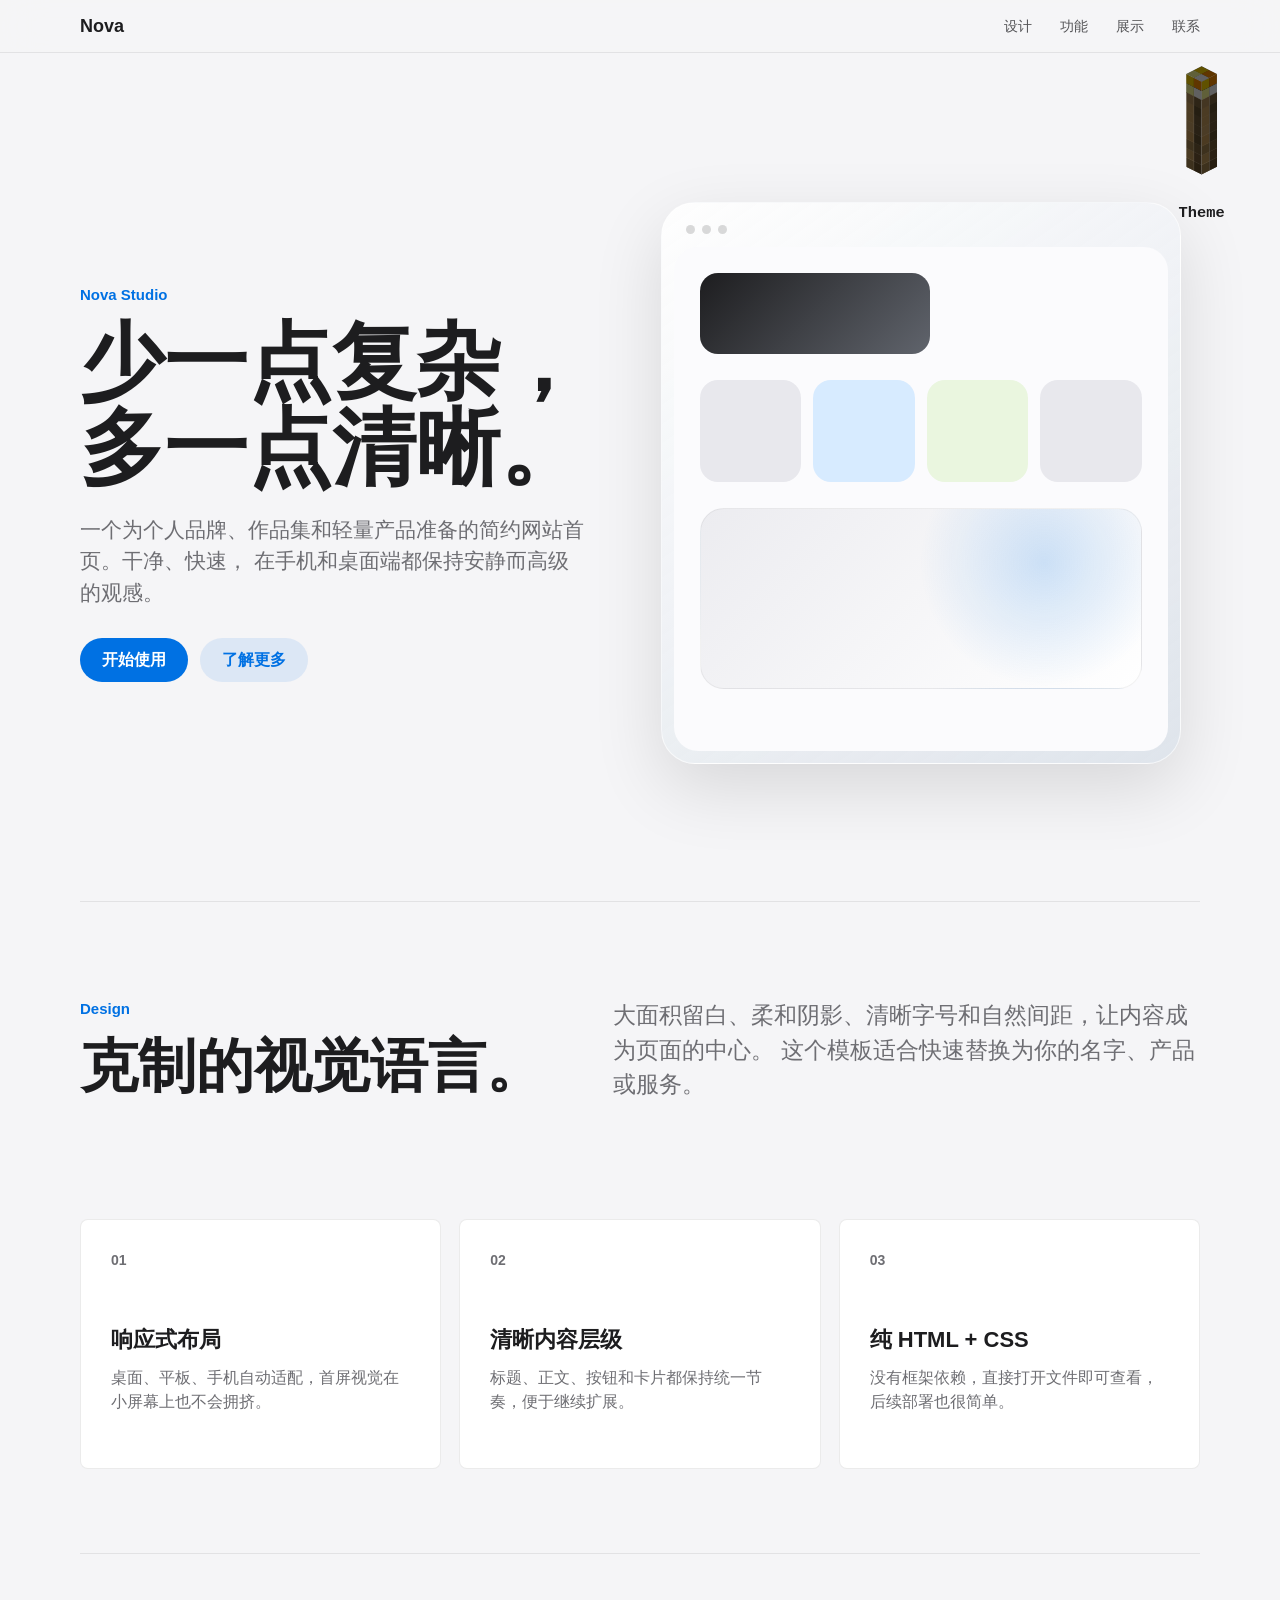
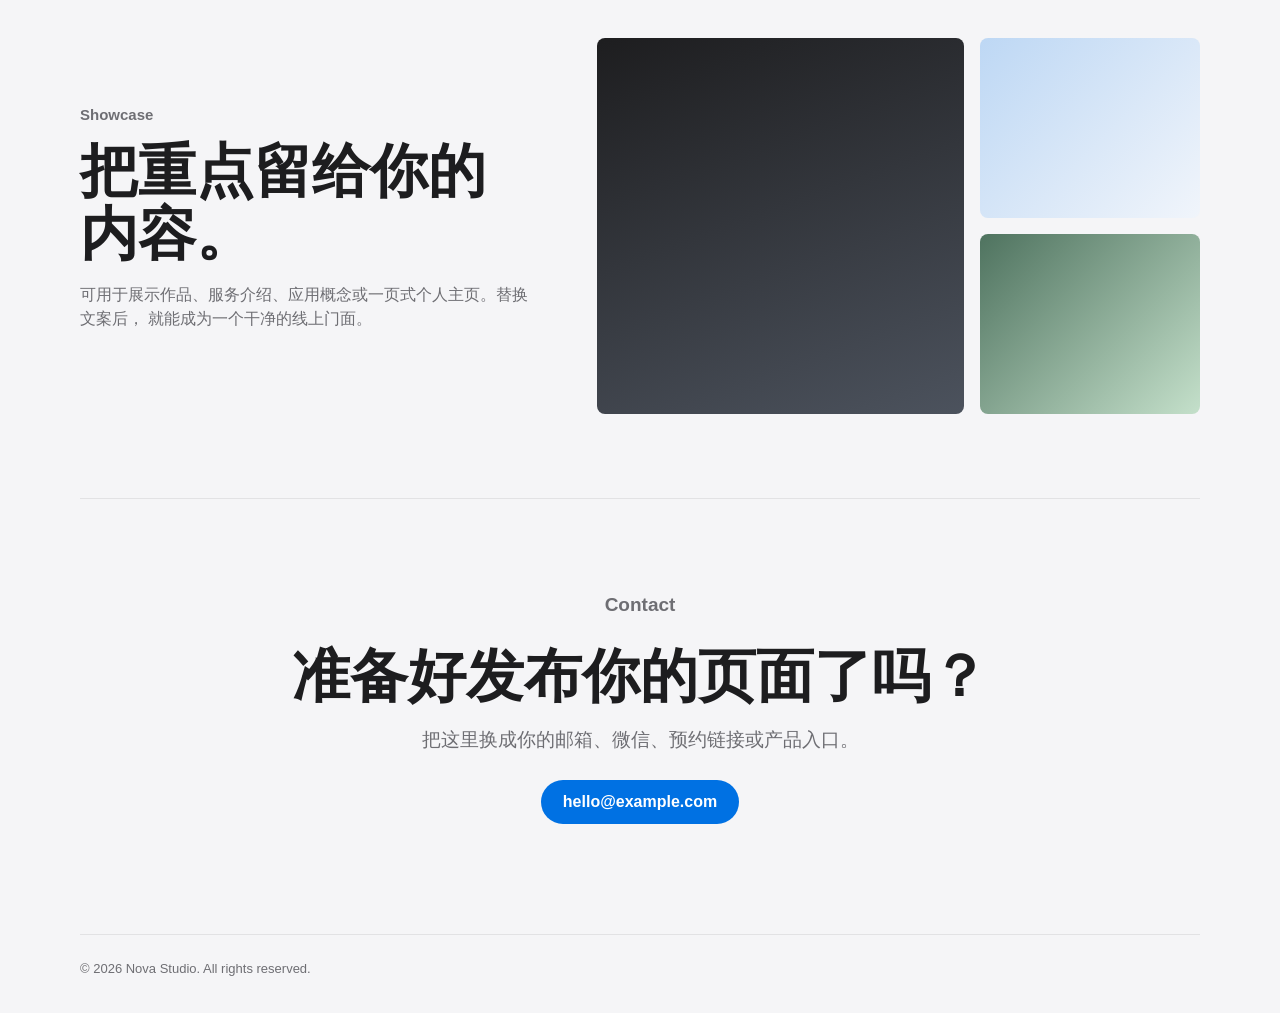
==== index.html @ 9f061136 "Update" ====
<!doctype html>
<html lang="zh-CN">
  <head>
    <meta charset="utf-8" />
    <meta name="viewport" content="width=device-width, initial-scale=1" />
    <title>Nova Studio</title>
    <meta
      name="description"
      content="一个简约、精致、响应式的产品展示网站模板。"
    />
    <link rel="stylesheet" href="styles.css" />
  </head>
  <body>
    <label class="theme-switch" aria-label="切换黑白主题">
      <div class="simple-text">Theme</div>
      <input id="theme-toggle" type="checkbox" />
      <div class="checkmark"></div>
      <div class="torch">
        <div class="head">
          <div class="face top">
            <div></div>
            <div></div>
            <div></div>
            <div></div>
          </div>
          <div class="face left">
            <div></div>
            <div></div>
            <div></div>
            <div></div>
          </div>
          <div class="face right">
            <div></div>
            <div></div>
            <div></div>
            <div></div>
          </div>
        </div>
        <div class="stick">
          <div class="side side-left">
            <div></div>
            <div></div>
            <div></div>
            <div></div>
            <div></div>
            <div></div>
            <div></div>
            <div></div>
            <div></div>
            <div></div>
            <div></div>
            <div></div>
            <div></div>
            <div></div>
            <div></div>
            <div></div>
          </div>
          <div class="side side-right">
            <div></div>
            <div></div>
            <div></div>
            <div></div>
            <div></div>
            <div></div>
            <div></div>
            <div></div>
            <div></div>
            <div></div>
            <div></div>
            <div></div>
            <div></div>
            <div></div>
            <div></div>
            <div></div>
          </div>
        </div>
      </div>
    </label>

    <header class="site-header">
      <nav class="nav" aria-label="主导航">
        <a class="brand" href="#">Nova</a>
        <div class="nav-links">
          <a href="#design">设计</a>
          <a href="#features">功能</a>
          <a href="#gallery">展示</a>
          <a href="#contact">联系</a>
        </div>
      </nav>
    </header>

    <main>
      <section class="hero">
        <div class="hero-copy">
          <p class="eyebrow">Nova Studio</p>
          <h1>少一点复杂，多一点清晰。</h1>
          <p class="lead">
            一个为个人品牌、作品集和轻量产品准备的简约网站首页。干净、快速，
            在手机和桌面端都保持安静而高级的观感。
          </p>
          <div class="hero-actions">
            <a class="button primary" href="#contact">开始使用</a>
            <a class="button secondary" href="#features">了解更多</a>
          </div>
        </div>

        <div class="device-visual" aria-label="产品视觉展示">
          <div class="device">
            <div class="device-topbar">
              <span></span>
              <span></span>
              <span></span>
            </div>
            <div class="screen">
              <div class="screen-header"></div>
              <div class="screen-grid">
                <span></span>
                <span></span>
                <span></span>
                <span></span>
              </div>
              <div class="screen-panel"></div>
            </div>
          </div>
        </div>
      </section>

      <section class="section split" id="design">
        <div>
          <p class="eyebrow">Design</p>
          <h2>克制的视觉语言。</h2>
        </div>
        <p>
          大面积留白、柔和阴影、清晰字号和自然间距，让内容成为页面的中心。
          这个模板适合快速替换为你的名字、产品或服务。
        </p>
      </section>

      <section class="feature-grid" id="features" aria-label="核心功能">
        <article>
          <span class="feature-number">01</span>
          <h3>响应式布局</h3>
          <p>桌面、平板、手机自动适配，首屏视觉在小屏幕上也不会拥挤。</p>
        </article>
        <article>
          <span class="feature-number">02</span>
          <h3>清晰内容层级</h3>
          <p>标题、正文、按钮和卡片都保持统一节奏，便于继续扩展。</p>
        </article>
        <article>
          <span class="feature-number">03</span>
          <h3>纯 HTML + CSS</h3>
          <p>没有框架依赖，直接打开文件即可查看，后续部署也很简单。</p>
        </article>
      </section>

      <section class="showcase" id="gallery">
        <div class="showcase-copy">
          <p class="eyebrow">Showcase</p>
          <h2>把重点留给你的内容。</h2>
          <p>
            可用于展示作品、服务介绍、应用概念或一页式个人主页。替换文案后，
            就能成为一个干净的线上门面。
          </p>
        </div>
        <div class="showcase-strip">
          <div class="tile wide"></div>
          <div class="tile"></div>
          <div class="tile dark"></div>
        </div>
      </section>

      <section class="contact" id="contact">
        <p class="eyebrow">Contact</p>
        <h2>准备好发布你的页面了吗？</h2>
        <p>把这里换成你的邮箱、微信、预约链接或产品入口。</p>
        <a class="button primary" href="mailto:hello@example.com">hello@example.com</a>
      </section>
    </main>

    <footer class="footer">
      <p>© 2026 Nova Studio. All rights reserved.</p>
    </footer>
  </body>
</html>
---- styles.css ----
:root {
  --bg: #f5f5f7;
  --surface: #ffffff;
  --ink: #1d1d1f;
  --muted: #6e6e73;
  --line: rgba(0, 0, 0, 0.08);
  --accent: #0071e3;
  --accent-dark: #005bb8;
  --shadow: 0 24px 70px rgba(0, 0, 0, 0.12);
}

body:has(#theme-toggle:checked) {
  --bg: #050506;
  --surface: #151517;
  --ink: #f5f5f7;
  --muted: #a1a1a6;
  --line: rgba(255, 255, 255, 0.13);
  --accent: #2997ff;
  --accent-dark: #147ce5;
  --shadow: 0 26px 80px rgba(0, 0, 0, 0.54);
}

* {
  box-sizing: border-box;
}

html {
  scroll-behavior: smooth;
}

body {
  margin: 0;
  min-width: 320px;
  background: var(--bg);
  color: var(--ink);
  font-family: -apple-system, BlinkMacSystemFont, "Segoe UI", "PingFang SC",
    "Microsoft YaHei", sans-serif;
  line-height: 1.5;
  transition: background 240ms ease, color 240ms ease;
}

a {
  color: inherit;
  text-decoration: none;
}

.site-header {
  position: sticky;
  top: 0;
  z-index: 10;
  background: rgba(245, 245, 247, 0.78);
  border-bottom: 1px solid var(--line);
  backdrop-filter: saturate(180%) blur(20px);
}

body:has(#theme-toggle:checked) .site-header {
  background: rgba(5, 5, 6, 0.78);
}

.nav {
  display: flex;
  align-items: center;
  justify-content: space-between;
  width: min(1120px, calc(100% - 40px));
  height: 52px;
  margin: 0 auto;
}

.brand {
  font-size: 18px;
  font-weight: 700;
}

.nav-links {
  display: flex;
  gap: 28px;
  color: rgba(29, 29, 31, 0.74);
  font-size: 14px;
}

body:has(#theme-toggle:checked) .nav-links {
  color: rgba(245, 245, 247, 0.72);
}

.nav-links a {
  transition: color 180ms ease;
}

.nav-links a:hover {
  color: var(--ink);
}

main {
  overflow: hidden;
}

.hero {
  display: grid;
  grid-template-columns: minmax(0, 0.95fr) minmax(320px, 1.05fr);
  align-items: center;
  gap: 56px;
  width: min(1120px, calc(100% - 40px));
  min-height: calc(100vh - 52px);
  margin: 0 auto;
  padding: 76px 0 64px;
}

.hero-copy {
  max-width: 560px;
}

.eyebrow {
  margin: 0 0 14px;
  color: var(--accent);
  font-size: 15px;
  font-weight: 700;
}

h1,
h2,
h3,
p {
  margin-top: 0;
}

h1 {
  margin-bottom: 22px;
  font-size: clamp(46px, 7vw, 84px);
  line-height: 1.02;
  letter-spacing: 0;
}

h2 {
  margin-bottom: 18px;
  font-size: clamp(34px, 5vw, 58px);
  line-height: 1.08;
  letter-spacing: 0;
}

h3 {
  margin-bottom: 10px;
  font-size: 22px;
  letter-spacing: 0;
}

.lead {
  max-width: 520px;
  color: var(--muted);
  font-size: 21px;
}

.hero-actions {
  display: flex;
  flex-wrap: wrap;
  gap: 12px;
  margin-top: 30px;
}

.button {
  display: inline-flex;
  align-items: center;
  justify-content: center;
  min-height: 44px;
  padding: 0 22px;
  border-radius: 999px;
  font-size: 16px;
  font-weight: 600;
  transition: background 180ms ease, color 180ms ease, transform 180ms ease;
}

.button:hover {
  transform: translateY(-1px);
}

.button.primary {
  background: var(--accent);
  color: #fff;
}

.button.primary:hover {
  background: var(--accent-dark);
}

.button.secondary {
  background: rgba(0, 113, 227, 0.1);
  color: var(--accent);
}

.device-visual {
  display: flex;
  align-items: center;
  justify-content: center;
  min-height: 520px;
}

.device {
  width: min(100%, 520px);
  aspect-ratio: 1 / 1.08;
  padding: 12px;
  border: 1px solid rgba(255, 255, 255, 0.68);
  border-radius: 34px;
  background:
    linear-gradient(145deg, rgba(255, 255, 255, 0.95), rgba(218, 224, 232, 0.76)),
    #eef1f5;
  box-shadow: var(--shadow);
}

body:has(#theme-toggle:checked) .device {
  border-color: rgba(255, 255, 255, 0.14);
  background:
    linear-gradient(145deg, rgba(39, 39, 42, 0.96), rgba(14, 14, 16, 0.92)),
    #141416;
}

.device-topbar {
  display: flex;
  gap: 7px;
  height: 32px;
  padding: 10px 12px;
}

.device-topbar span {
  width: 9px;
  height: 9px;
  border-radius: 50%;
  background: rgba(29, 29, 31, 0.16);
}

.screen {
  height: calc(100% - 32px);
  padding: 26px;
  border-radius: 24px;
  background: #fbfbfd;
}

body:has(#theme-toggle:checked) .screen {
  background: #101012;
}

.screen-header {
  width: 52%;
  height: 18%;
  border-radius: 18px;
  background: linear-gradient(135deg, #1d1d1f, #60646c);
}

body:has(#theme-toggle:checked) .screen-header {
  background: linear-gradient(135deg, #f5f5f7, #87878c);
}

.screen-grid {
  display: grid;
  grid-template-columns: repeat(4, 1fr);
  gap: 12px;
  margin: 26px 0;
}

.screen-grid span {
  aspect-ratio: 1;
  border-radius: 18px;
  background: #e8e8ed;
}

body:has(#theme-toggle:checked) .screen-grid span {
  background: #2a2a2e;
}

.screen-grid span:nth-child(2) {
  background: #d7ebff;
}

.screen-grid span:nth-child(3) {
  background: #eaf6df;
}

.screen-panel {
  height: 40%;
  border-radius: 24px;
  background:
    radial-gradient(circle at 78% 30%, rgba(0, 113, 227, 0.18), transparent 34%),
    linear-gradient(135deg, #ececf0, #ffffff);
  border: 1px solid rgba(0, 0, 0, 0.05);
}

body:has(#theme-toggle:checked) .screen-panel {
  background:
    radial-gradient(circle at 78% 30%, rgba(41, 151, 255, 0.22), transparent 34%),
    linear-gradient(135deg, #1f1f23, #111113);
  border-color: rgba(255, 255, 255, 0.08);
}

.section,
.feature-grid,
.showcase,
.contact {
  width: min(1120px, calc(100% - 40px));
  margin: 0 auto;
}

.section {
  padding: 96px 0 72px;
}

.split {
  display: grid;
  grid-template-columns: 0.8fr 1fr;
  gap: 64px;
  align-items: start;
  border-top: 1px solid var(--line);
}

.split p:last-child {
  color: var(--muted);
  font-size: 23px;
}

.feature-grid {
  display: grid;
  grid-template-columns: repeat(3, 1fr);
  gap: 18px;
  padding: 22px 0 84px;
}

.feature-grid article {
  min-height: 250px;
  padding: 30px;
  border: 1px solid var(--line);
  border-radius: 8px;
  background: var(--surface);
}

.feature-number {
  display: block;
  margin-bottom: 52px;
  color: var(--muted);
  font-size: 14px;
  font-weight: 700;
}

.feature-grid p,
.showcase p,
.contact p {
  color: var(--muted);
}

.showcase {
  display: grid;
  grid-template-columns: 0.88fr 1.12fr;
  gap: 44px;
  align-items: center;
  padding: 84px 0;
  border-top: 1px solid var(--line);
}

.showcase-copy {
  max-width: 450px;
}

.showcase-strip {
  display: grid;
  grid-template-columns: 1.25fr 0.75fr;
  grid-template-rows: 180px 180px;
  gap: 16px;
}

.tile {
  border-radius: 8px;
  background:
    linear-gradient(135deg, rgba(0, 113, 227, 0.18), rgba(255, 255, 255, 0.4)),
    #e7eef8;
}

body:has(#theme-toggle:checked) .tile {
  background:
    linear-gradient(135deg, rgba(41, 151, 255, 0.2), rgba(255, 255, 255, 0.04)),
    #1c2430;
}

.tile.wide {
  grid-row: span 2;
  background:
    linear-gradient(160deg, rgba(29, 29, 31, 0.92), rgba(92, 101, 116, 0.72)),
    #222;
}

body:has(#theme-toggle:checked) .tile.wide {
  background:
    linear-gradient(160deg, rgba(245, 245, 247, 0.92), rgba(115, 124, 140, 0.72)),
    #e5e5e7;
}

.tile.dark {
  background:
    linear-gradient(135deg, rgba(38, 80, 58, 0.78), rgba(185, 218, 192, 0.7)),
    #dfeee3;
}

body:has(#theme-toggle:checked) .tile.dark {
  background:
    linear-gradient(135deg, rgba(61, 120, 87, 0.58), rgba(20, 38, 28, 0.9)),
    #172119;
}

.contact {
  padding: 92px 0 110px;
  text-align: center;
  border-top: 1px solid var(--line);
}

.contact p {
  margin-bottom: 26px;
  font-size: 19px;
}

.footer {
  width: min(1120px, calc(100% - 40px));
  margin: 0 auto;
  padding: 24px 0 34px;
  border-top: 1px solid var(--line);
  color: var(--muted);
  font-size: 13px;
}

.footer p {
  margin: 0;
}

.theme-switch input {
  position: absolute;
  opacity: 0;
  cursor: pointer;
  height: 0;
  width: 0;
}

.theme-switch {
  position: fixed;
  top: 74px;
  right: clamp(18px, 4vw, 46px);
  z-index: 20;
  display: flex;
  flex-direction: column;
  align-items: center;
  width: 90px;
  height: 170px;
  cursor: pointer;
  user-select: none;
  transform: scale(0.72);
  transform-origin: top right;
}

.simple-text {
  position: absolute;
  bottom: -40px;
  width: 120px;
  color: var(--ink);
  font-family: monospace;
  font-size: 16pt;
  font-weight: 800;
  text-align: center;
}

.torch {
  display: flex;
  justify-content: center;
  height: 150px;
}

.head,
.stick {
  position: absolute;
  width: 30px;
  transform: rotateX(-30deg) rotateY(45deg);
  transform-style: preserve-3d;
}

.stick {
  position: relative;
  height: 120px;
}

.face {
  position: absolute;
  display: grid;
  grid-template-columns: 50% 50%;
  grid-template-rows: 50% 50%;
  width: 30px;
  height: 30px;
  background-color: #000000;
  transform-style: preserve-3d;
}

.top {
  transform: rotateX(90deg) translateZ(15px);
}

.left {
  transform: rotateY(-90deg) translateZ(15px);
}

.right {
  transform: rotateY(0deg) translateZ(15px);
}

.top div,
.left div,
.right div {
  width: 102%;
  height: 102%;
}

.top div:nth-child(1),
.left div:nth-child(3),
.right div:nth-child(3) {
  background-color: #ffff9760;
}

.top div:nth-child(2),
.left div:nth-child(1),
.right div:nth-child(1) {
  background-color: #ffd80060;
}

.top div:nth-child(3),
.left div:nth-child(4),
.right div:nth-child(4) {
  background-color: #ffffff60;
}

.top div:nth-child(4),
.left div:nth-child(2),
.right div:nth-child(2) {
  background-color: #ff8f0060;
}

.side {
  position: absolute;
  display: grid;
  grid-template-columns: 50% 50%;
  grid-template-rows: repeat(8, 12.5%);
  width: 30px;
  height: 120px;
  cursor: pointer;
  translate: 0 12px;
}

.side-left {
  transform: rotateY(-90deg) translateZ(15px) translateY(8px);
}

.side-right {
  transform: rotateY(0deg) translateZ(15px) translateY(8px);
}

.side-left div,
.side-right div {
  width: 103%;
  height: 103%;
}

.side div:nth-child(1) {
  background-color: #443622;
}

.side div:nth-child(2),
.side div:nth-child(2) {
  background-color: #2e2517;
}

.side div:nth-child(3),
.side div:nth-child(5) {
  background-color: #4b3b23;
}

.side div:nth-child(4),
.side div:nth-child(10) {
  background-color: #251e12;
}

.side div:nth-child(6) {
  background-color: #292115;
}

.side div:nth-child(7) {
  background-color: #4b3c26;
}

.side div:nth-child(8) {
  background-color: #292115;
}

.side div:nth-child(9) {
  background-color: #4b3a21;
}

.side div:nth-child(11),
.side div:nth-child(15) {
  background-color: #3d311d;
}

.side div:nth-child(12) {
  background-color: #2c2315;
}

.side div:nth-child(13) {
  background-color: #493a22;
}

.side div:nth-child(14) {
  background-color: #2b2114;
}

.side div:nth-child(16) {
  background-color: #271e10;
}

.theme-switch input:checked ~ .torch .face {
  filter: drop-shadow(0 0 2px rgb(255, 255, 255))
    drop-shadow(0 0 10px rgba(255, 237, 156, 0.7))
    drop-shadow(0 0 25px rgba(255, 227, 101, 0.4));
}

.theme-switch input:checked ~ .torch .top div:nth-child(1),
.theme-switch input:checked ~ .torch .left div:nth-child(3),
.theme-switch input:checked ~ .torch .right div:nth-child(3) {
  background-color: #ffff97;
}

.theme-switch input:checked ~ .torch .top div:nth-child(2),
.theme-switch input:checked ~ .torch .left div:nth-child(1),
.theme-switch input:checked ~ .torch .right div:nth-child(1) {
  background-color: #ffd800;
}

.theme-switch input:checked ~ .torch .top div:nth-child(3),
.theme-switch input:checked ~ .torch .left div:nth-child(4),
.theme-switch input:checked ~ .torch .right div:nth-child(4) {
  background-color: #ffffff;
}

.theme-switch input:checked ~ .torch .top div:nth-child(4),
.theme-switch input:checked ~ .torch .left div:nth-child(2),
.theme-switch input:checked ~ .torch .right div:nth-child(2) {
  background-color: #ff8f00;
}

.theme-switch input:checked ~ .torch .side div:nth-child(1) {
  background-color: #7c623e;
}

.theme-switch input:checked ~ .torch .side div:nth-child(2),
.theme-switch input:checked ~ .torch .side div:nth-child(2) {
  background-color: #4c3d26;
}

.theme-switch input:checked ~ .torch .side div:nth-child(3),
.theme-switch input:checked ~ .torch .side div:nth-child(5) {
  background-color: #937344;
}

.theme-switch input:checked ~ .torch .side div:nth-child(4),
.theme-switch input:checked ~ .torch .side div:nth-child(10) {
  background-color: #3c2f1c;
}

.theme-switch input:checked ~ .torch .side div:nth-child(6) {
  background-color: #423522;
}

.theme-switch input:checked ~ .torch .side div:nth-child(7) {
  background-color: #9f7f50;
}

.theme-switch input:checked ~ .torch .side div:nth-child(8) {
  background-color: #403320;
}

.theme-switch input:checked ~ .torch .side div:nth-child(9) {
  background-color: #977748;
}

.theme-switch input:checked ~ .torch .side div:nth-child(11),
.theme-switch input:checked ~ .torch .side div:nth-child(15) {
  background-color: #675231;
}

.theme-switch input:checked ~ .torch .side div:nth-child(12) {
  background-color: #3d301d;
}

.theme-switch input:checked ~ .torch .side div:nth-child(13) {
  background-color: #987849;
}

.theme-switch input:checked ~ .torch .side div:nth-child(14) {
  background-color: #3b2e1b;
}

.theme-switch input:checked ~ .torch .side div:nth-child(16) {
  background-color: #372a17;
}

@media (max-width: 860px) {
  .nav {
    width: min(100% - 28px, 1120px);
  }

  .nav-links {
    gap: 16px;
    font-size: 13px;
  }

  .hero,
  .split,
  .feature-grid,
  .showcase {
    grid-template-columns: 1fr;
  }

  .hero {
    width: min(100% - 28px, 1120px);
    min-height: auto;
    padding-top: 54px;
  }

  .device-visual {
    min-height: auto;
  }

  .section,
  .feature-grid,
  .showcase,
  .contact,
  .footer {
    width: min(100% - 28px, 1120px);
  }

  .split {
    gap: 20px;
  }

  .feature-grid article {
    min-height: 210px;
  }

  .showcase-strip {
    grid-template-rows: 150px 150px;
  }

  .theme-switch {
    top: 64px;
    right: 12px;
    transform: scale(0.58);
  }
}

@media (max-width: 560px) {
  .nav-links {
    display: none;
  }

  .lead {
    font-size: 18px;
  }

  .hero-actions {
    align-items: stretch;
    flex-direction: column;
  }

  .button {
    width: 100%;
  }

  .device {
    border-radius: 26px;
  }

  .screen {
    padding: 18px;
    border-radius: 18px;
  }

  .screen-grid {
    gap: 8px;
  }

  .screen-grid span {
    border-radius: 12px;
  }

  .showcase-strip {
    grid-template-columns: 1fr;
    grid-template-rows: repeat(3, 150px);
  }

  .tile.wide {
    grid-row: auto;
  }
}
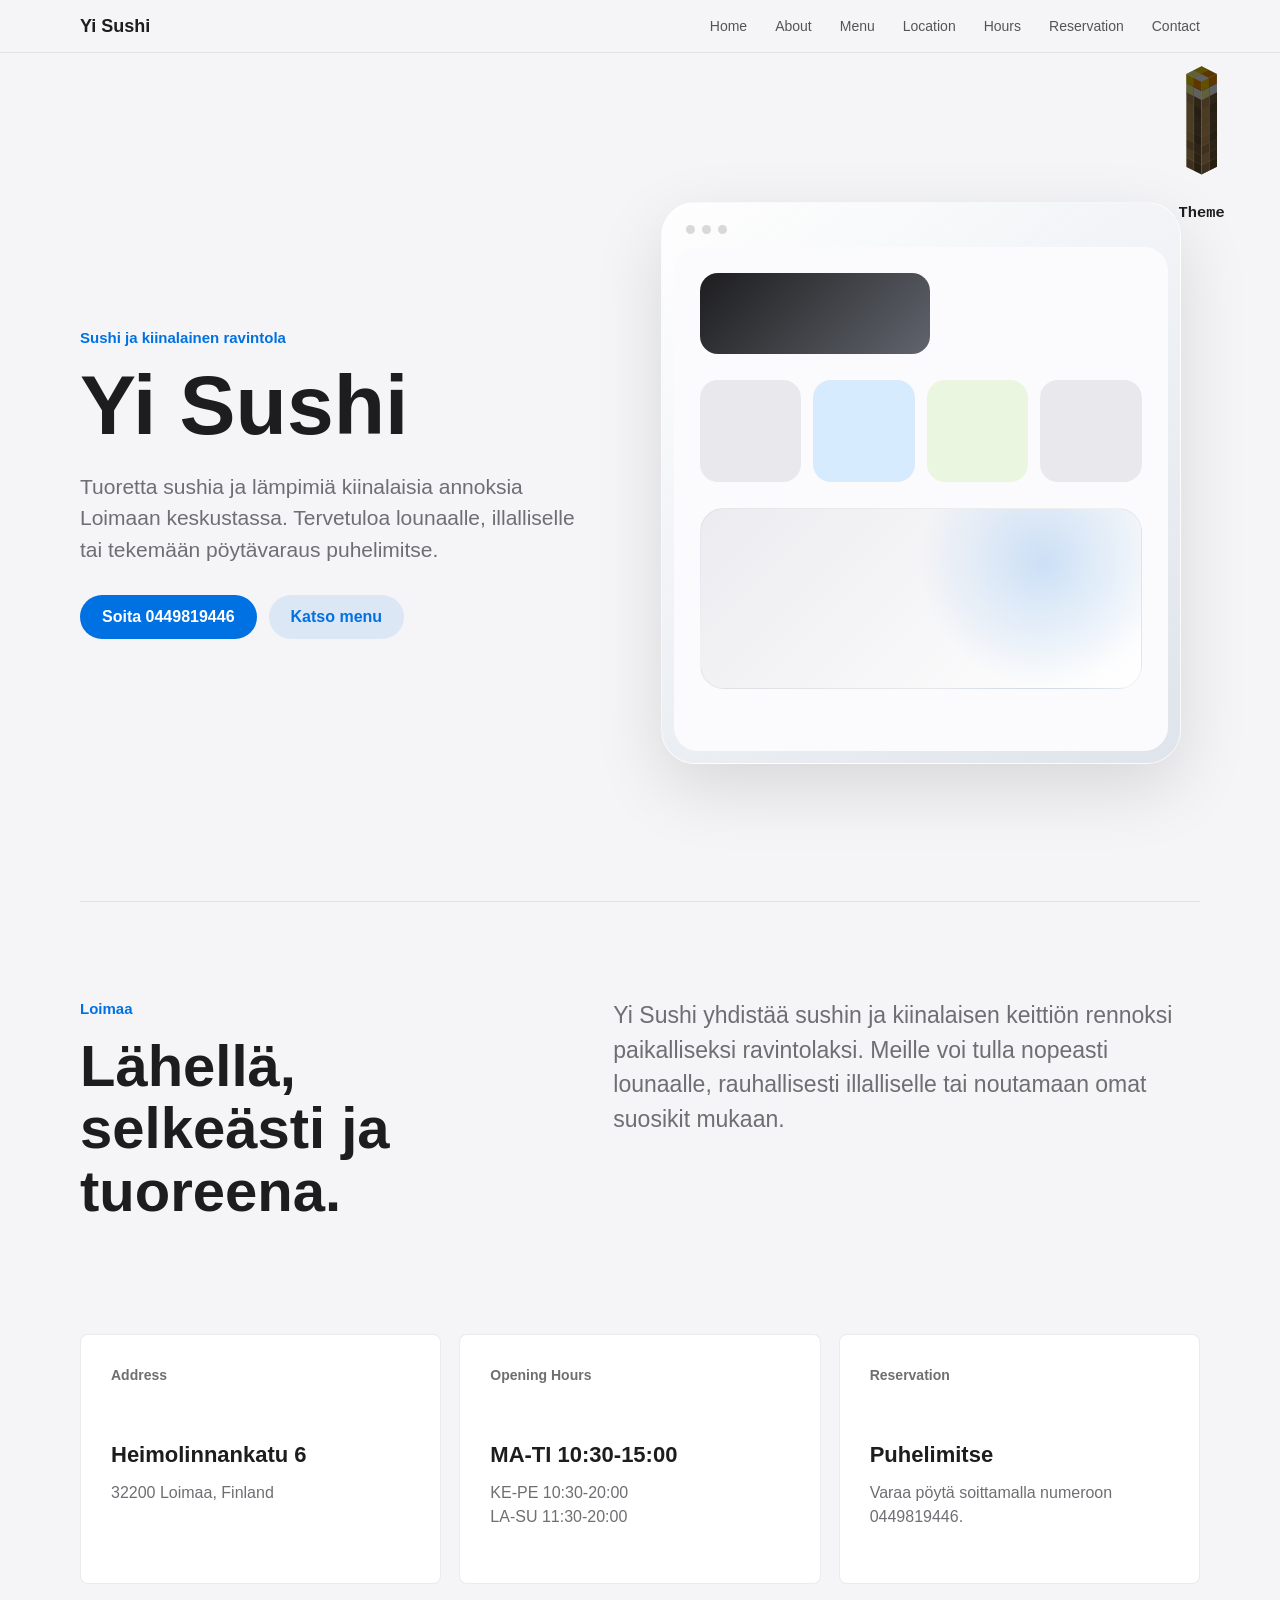
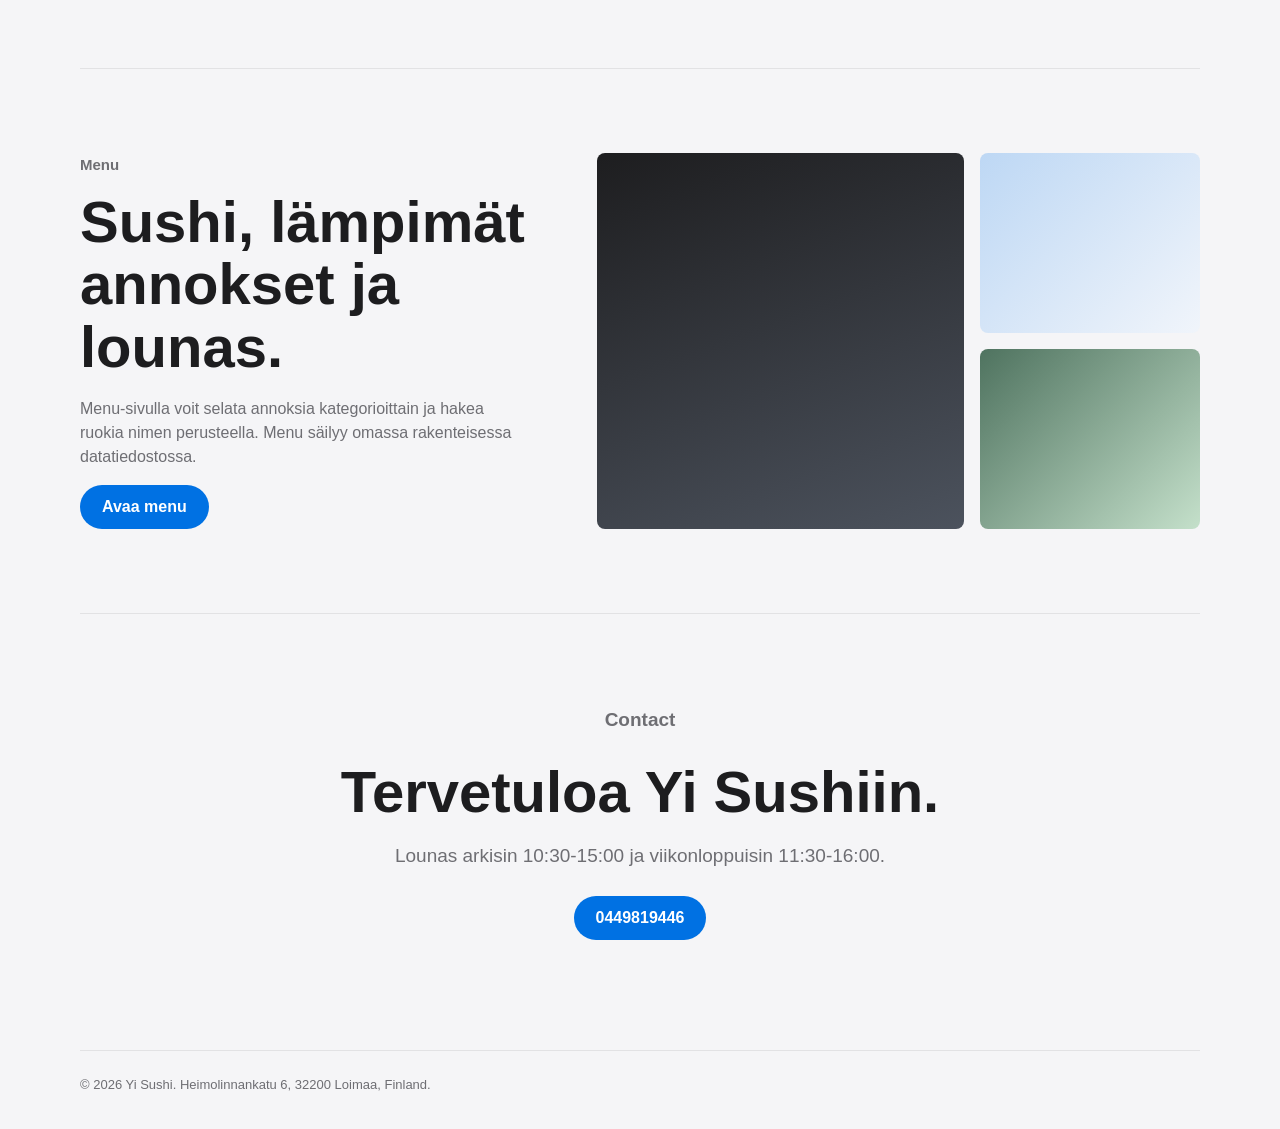
==== commit 709ef422: "update" ====
--- a/index.html
+++ b/index.html
@@ -1,17 +1,23 @@
 <!doctype html>
-<html lang="zh-CN">
+<html lang="fi">
   <head>
     <meta charset="utf-8" />
     <meta name="viewport" content="width=device-width, initial-scale=1" />
-    <title>Nova Studio</title>
+    <title>Yi Sushi - Sushi ja kiinalainen ravintola Loimaalla</title>
     <meta
       name="description"
-      content="一个简约、精致、响应式的产品展示网站模板。"
+      content="Yi Sushi tarjoaa sushia ja kiinalaista ruokaa osoitteessa Heimolinnankatu 6, 32200 Loimaa."
     />
+    <meta property="og:title" content="Yi Sushi" />
+    <meta
+      property="og:description"
+      content="Sushi ja kiinalainen ravintola Loimaalla. Katso menu ja soita pöytävaraus."
+    />
+    <meta property="og:type" content="website" />
     <link rel="stylesheet" href="styles.css" />
   </head>
   <body>
-    <label class="theme-switch" aria-label="切换黑白主题">
+    <label class="theme-switch" aria-label="Vaihda tumma ja vaalea teema">
       <div class="simple-text">Theme</div>
       <input id="theme-toggle" type="checkbox" />
       <div class="checkmark"></div>
@@ -78,13 +84,16 @@
     </label>
 
     <header class="site-header">
-      <nav class="nav" aria-label="主导航">
-        <a class="brand" href="#">Nova</a>
+      <nav class="nav" aria-label="Main navigation">
+        <a class="brand" href="./index.html">Yi Sushi</a>
         <div class="nav-links">
-          <a href="#design">设计</a>
-          <a href="#features">功能</a>
-          <a href="#gallery">展示</a>
-          <a href="#contact">联系</a>
+          <a href="./index.html">Home</a>
+          <a href="./about.html">About</a>
+          <a href="./menu.html">Menu</a>
+          <a href="./location.html">Location</a>
+          <a href="./hours.html">Hours</a>
+          <a href="./reservation.html">Reservation</a>
+          <a href="./contact.html">Contact</a>
         </div>
       </nav>
     </header>
@@ -92,19 +101,19 @@
     <main>
       <section class="hero">
         <div class="hero-copy">
-          <p class="eyebrow">Nova Studio</p>
-          <h1>少一点复杂，多一点清晰。</h1>
+          <p class="eyebrow">Sushi ja kiinalainen ravintola</p>
+          <h1>Yi Sushi</h1>
           <p class="lead">
-            一个为个人品牌、作品集和轻量产品准备的简约网站首页。干净、快速，
-            在手机和桌面端都保持安静而高级的观感。
+            Tuoretta sushia ja lämpimiä kiinalaisia annoksia Loimaan keskustassa.
+            Tervetuloa lounaalle, illalliselle tai tekemään pöytävaraus puhelimitse.
           </p>
           <div class="hero-actions">
-            <a class="button primary" href="#contact">开始使用</a>
-            <a class="button secondary" href="#features">了解更多</a>
+            <a class="button primary" href="tel:0449819446">Soita 0449819446</a>
+            <a class="button secondary" href="./menu.html">Katso menu</a>
           </div>
         </div>
 
-        <div class="device-visual" aria-label="产品视觉展示">
+        <div class="device-visual" aria-label="Ravintolan menu">
           <div class="device">
             <div class="device-topbar">
               <span></span>
@@ -125,43 +134,45 @@
         </div>
       </section>
 
-      <section class="section split" id="design">
+      <section class="section split" id="restaurant">
         <div>
-          <p class="eyebrow">Design</p>
-          <h2>克制的视觉语言。</h2>
+          <p class="eyebrow">Loimaa</p>
+          <h2>Lähellä, selkeästi ja tuoreena.</h2>
         </div>
         <p>
-          大面积留白、柔和阴影、清晰字号和自然间距，让内容成为页面的中心。
-          这个模板适合快速替换为你的名字、产品或服务。
+          Yi Sushi yhdistää sushin ja kiinalaisen keittiön rennoksi paikalliseksi
+          ravintolaksi. Meille voi tulla nopeasti lounaalle, rauhallisesti
+          illalliselle tai noutamaan omat suosikit mukaan.
         </p>
       </section>
 
-      <section class="feature-grid" id="features" aria-label="核心功能">
+      <section class="feature-grid" aria-label="Ravintolan tiedot">
         <article>
-          <span class="feature-number">01</span>
-          <h3>响应式布局</h3>
-          <p>桌面、平板、手机自动适配，首屏视觉在小屏幕上也不会拥挤。</p>
+          <span class="feature-number">Address</span>
+          <h3>Heimolinnankatu 6</h3>
+          <p>32200 Loimaa, Finland</p>
         </article>
         <article>
-          <span class="feature-number">02</span>
-          <h3>清晰内容层级</h3>
-          <p>标题、正文、按钮和卡片都保持统一节奏，便于继续扩展。</p>
+          <span class="feature-number">Opening Hours</span>
+          <h3>MA-TI 10:30-15:00</h3>
+          <p>KE-PE 10:30-20:00<br />LA-SU 11:30-20:00</p>
         </article>
         <article>
-          <span class="feature-number">03</span>
-          <h3>纯 HTML + CSS</h3>
-          <p>没有框架依赖，直接打开文件即可查看，后续部署也很简单。</p>
+          <span class="feature-number">Reservation</span>
+          <h3>Puhelimitse</h3>
+          <p>Varaa pöytä soittamalla numeroon 0449819446.</p>
         </article>
       </section>
 
-      <section class="showcase" id="gallery">
+      <section class="showcase" id="menu-preview">
         <div class="showcase-copy">
-          <p class="eyebrow">Showcase</p>
-          <h2>把重点留给你的内容。</h2>
+          <p class="eyebrow">Menu</p>
+          <h2>Sushi, lämpimät annokset ja lounas.</h2>
           <p>
-            可用于展示作品、服务介绍、应用概念或一页式个人主页。替换文案后，
-            就能成为一个干净的线上门面。
+            Menu-sivulla voit selata annoksia kategorioittain ja hakea ruokia
+            nimen perusteella. Menu säilyy omassa rakenteisessa datatiedostossa.
           </p>
+          <a class="button primary" href="./menu.html">Avaa menu</a>
         </div>
         <div class="showcase-strip">
           <div class="tile wide"></div>
@@ -172,14 +183,16 @@
 
       <section class="contact" id="contact">
         <p class="eyebrow">Contact</p>
-        <h2>准备好发布你的页面了吗？</h2>
-        <p>把这里换成你的邮箱、微信、预约链接或产品入口。</p>
-        <a class="button primary" href="mailto:hello@example.com">hello@example.com</a>
+        <h2>Tervetuloa Yi Sushiin.</h2>
+        <p>
+          Lounas arkisin 10:30-15:00 ja viikonloppuisin 11:30-16:00.
+        </p>
+        <a class="button primary" href="tel:0449819446">0449819446</a>
       </section>
     </main>
 
     <footer class="footer">
-      <p>© 2026 Nova Studio. All rights reserved.</p>
+      <p>© 2026 Yi Sushi. Heimolinnankatu 6, 32200 Loimaa, Finland.</p>
     </footer>
   </body>
 </html>
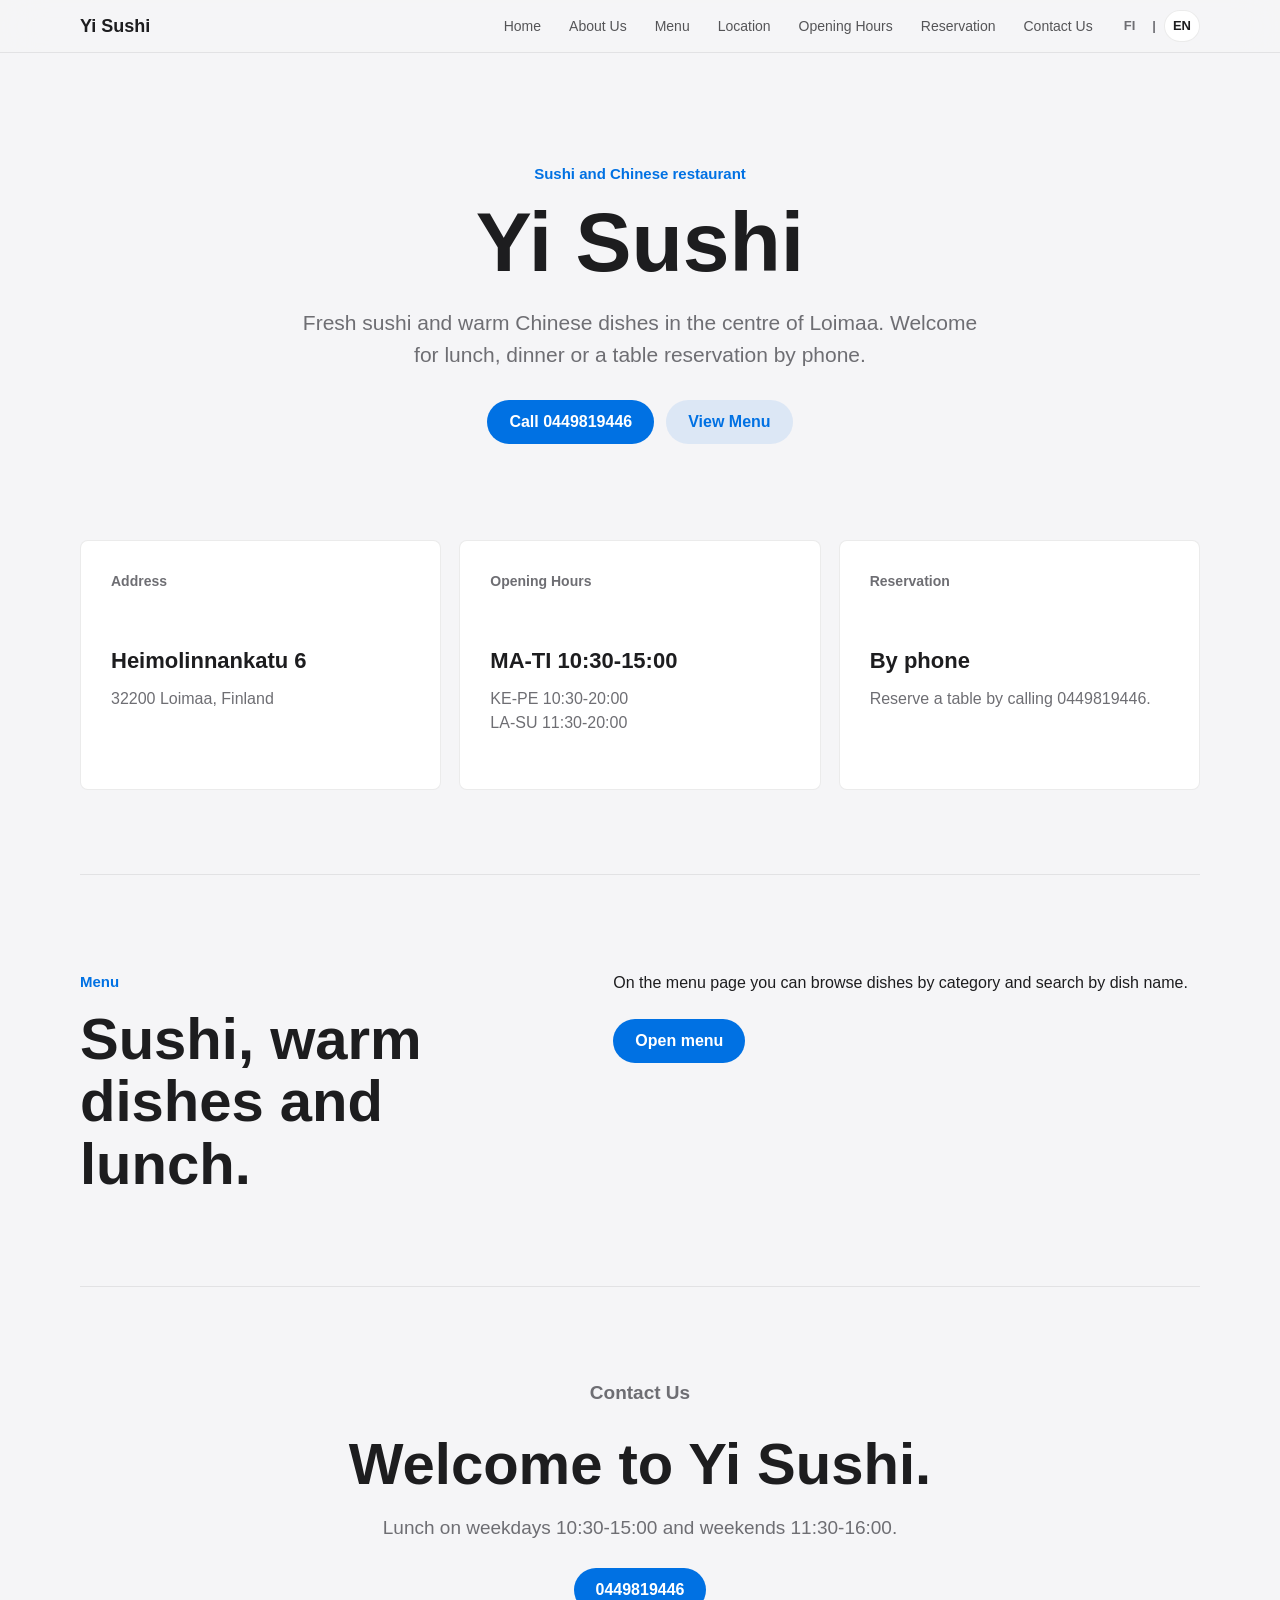
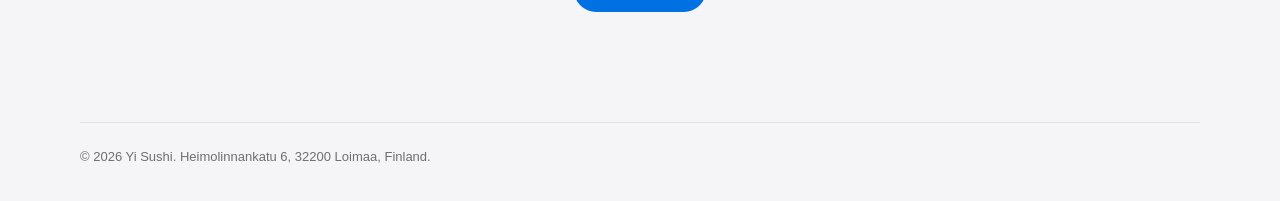
==== commit b09b15ec: "update" ====
--- a/index.html
+++ b/index.html
@@ -17,174 +17,103 @@
     <link rel="stylesheet" href="styles.css" />
   </head>
   <body>
-    <label class="theme-switch" aria-label="Vaihda tumma ja vaalea teema">
-      <div class="simple-text">Theme</div>
-      <input id="theme-toggle" type="checkbox" />
-      <div class="checkmark"></div>
-      <div class="torch">
-        <div class="head">
-          <div class="face top">
-            <div></div>
-            <div></div>
-            <div></div>
-            <div></div>
-          </div>
-          <div class="face left">
-            <div></div>
-            <div></div>
-            <div></div>
-            <div></div>
-          </div>
-          <div class="face right">
-            <div></div>
-            <div></div>
-            <div></div>
-            <div></div>
-          </div>
-        </div>
-        <div class="stick">
-          <div class="side side-left">
-            <div></div>
-            <div></div>
-            <div></div>
-            <div></div>
-            <div></div>
-            <div></div>
-            <div></div>
-            <div></div>
-            <div></div>
-            <div></div>
-            <div></div>
-            <div></div>
-            <div></div>
-            <div></div>
-            <div></div>
-            <div></div>
-          </div>
-          <div class="side side-right">
-            <div></div>
-            <div></div>
-            <div></div>
-            <div></div>
-            <div></div>
-            <div></div>
-            <div></div>
-            <div></div>
-            <div></div>
-            <div></div>
-            <div></div>
-            <div></div>
-            <div></div>
-            <div></div>
-            <div></div>
-            <div></div>
-          </div>
-        </div>
-      </div>
-    </label>
-
     <header class="site-header">
       <nav class="nav" aria-label="Main navigation">
         <a class="brand" href="./index.html">Yi Sushi</a>
         <div class="nav-links">
-          <a href="./index.html">Home</a>
-          <a href="./about.html">About</a>
-          <a href="./menu.html">Menu</a>
-          <a href="./location.html">Location</a>
-          <a href="./hours.html">Hours</a>
-          <a href="./reservation.html">Reservation</a>
-          <a href="./contact.html">Contact</a>
+          <a href="./index.html" data-translate="home">Etusivu</a>
+          <a href="./about.html" data-translate="aboutUs">Meistä</a>
+          <a href="./menu.html" data-translate="menu">Menu</a>
+          <a href="./location.html" data-translate="location">Sijainti</a>
+          <a href="./hours.html" data-translate="openingHours">Aukioloajat</a>
+          <a href="./reservation.html" data-translate="reservation">Pöytävaraus</a>
+          <a href="./contact.html" data-translate="contact">Yhteystiedot</a>
+        </div>
+        <div class="lang-switcher" aria-label="Language selection">
+          <a href="#" class="lang-active" data-lang="fi">FI</a>
+          <span>|</span>
+          <a href="#" data-lang="en">EN</a>
         </div>
       </nav>
     </header>
 
     <main>
-      <section class="hero">
+      <section class="hero home-hero">
         <div class="hero-copy">
-          <p class="eyebrow">Sushi ja kiinalainen ravintola</p>
+          <p class="eyebrow" data-translate="homeType">
+            Sushi ja kiinalainen ravintola
+          </p>
           <h1>Yi Sushi</h1>
-          <p class="lead">
-            Tuoretta sushia ja lämpimiä kiinalaisia annoksia Loimaan keskustassa.
-            Tervetuloa lounaalle, illalliselle tai tekemään pöytävaraus puhelimitse.
+          <p class="lead" data-translate="homeLead">
+            Tuoretta sushia ja lämpimiä kiinalaisia annoksia Loimaan
+            keskustassa. Tervetuloa lounaalle, illalliselle tai tekemään
+            pöytävaraus puhelimitse.
           </p>
           <div class="hero-actions">
-            <a class="button primary" href="tel:0449819446">Soita 0449819446</a>
-            <a class="button secondary" href="./menu.html">Katso menu</a>
-          </div>
-        </div>
-
-        <div class="device-visual" aria-label="Ravintolan menu">
-          <div class="device">
-            <div class="device-topbar">
-              <span></span>
-              <span></span>
-              <span></span>
-            </div>
-            <div class="screen">
-              <div class="screen-header"></div>
-              <div class="screen-grid">
-                <span></span>
-                <span></span>
-                <span></span>
-                <span></span>
-              </div>
-              <div class="screen-panel"></div>
-            </div>
+            <a
+              class="button primary"
+              href="tel:0449819446"
+              data-translate="callButton"
+            >
+              Soita 0449819446
+            </a>
+            <a
+              class="button secondary"
+              href="./menu.html"
+              data-translate="viewMenu"
+            >
+              Katso menu
+            </a>
           </div>
         </div>
       </section>
 
-      <section class="section split" id="restaurant">
-        <div>
-          <p class="eyebrow">Loimaa</p>
-          <h2>Lähellä, selkeästi ja tuoreena.</h2>
-        </div>
-        <p>
-          Yi Sushi yhdistää sushin ja kiinalaisen keittiön rennoksi paikalliseksi
-          ravintolaksi. Meille voi tulla nopeasti lounaalle, rauhallisesti
-          illalliselle tai noutamaan omat suosikit mukaan.
-        </p>
-      </section>
-
       <section class="feature-grid" aria-label="Ravintolan tiedot">
         <article>
-          <span class="feature-number">Address</span>
+          <span class="feature-number" data-translate="address">Osoite</span>
           <h3>Heimolinnankatu 6</h3>
           <p>32200 Loimaa, Finland</p>
         </article>
         <article>
-          <span class="feature-number">Opening Hours</span>
+          <span class="feature-number" data-translate="openingHours">
+            Aukioloajat
+          </span>
           <h3>MA-TI 10:30-15:00</h3>
           <p>KE-PE 10:30-20:00<br />LA-SU 11:30-20:00</p>
         </article>
         <article>
-          <span class="feature-number">Reservation</span>
-          <h3>Puhelimitse</h3>
-          <p>Varaa pöytä soittamalla numeroon 0449819446.</p>
+          <span class="feature-number" data-translate="reservation">
+            Pöytävaraus
+          </span>
+          <h3 data-translate="byPhone">Puhelimitse</h3>
+          <p data-translate="reservationPhone">
+            Varaa pöytä soittamalla numeroon 0449819446.
+          </p>
         </article>
       </section>
 
-      <section class="showcase" id="menu-preview">
-        <div class="showcase-copy">
-          <p class="eyebrow">Menu</p>
-          <h2>Sushi, lämpimät annokset ja lounas.</h2>
-          <p>
+      <section class="section split" id="menu-preview">
+        <div>
+          <p class="eyebrow" data-translate="menu">Menu</p>
+          <h2 data-translate="menuHeading">
+            Sushi, lämpimät annokset ja lounas.
+          </h2>
+        </div>
+        <div>
+          <p data-translate="menuIntro">
             Menu-sivulla voit selata annoksia kategorioittain ja hakea ruokia
-            nimen perusteella. Menu säilyy omassa rakenteisessa datatiedostossa.
+            nimen perusteella.
           </p>
-          <a class="button primary" href="./menu.html">Avaa menu</a>
-        </div>
-        <div class="showcase-strip">
-          <div class="tile wide"></div>
-          <div class="tile"></div>
-          <div class="tile dark"></div>
+          <a class="button primary" href="./menu.html" data-translate="openMenu">
+            Avaa menu
+          </a>
         </div>
       </section>
 
       <section class="contact" id="contact">
-        <p class="eyebrow">Contact</p>
-        <h2>Tervetuloa Yi Sushiin.</h2>
-        <p>
+        <p class="eyebrow" data-translate="contact">Yhteystiedot</p>
+        <h2 data-translate="welcomeHeading">Tervetuloa Yi Sushiin.</h2>
+        <p data-translate="lunchSummary">
           Lounas arkisin 10:30-15:00 ja viikonloppuisin 11:30-16:00.
         </p>
         <a class="button primary" href="tel:0449819446">0449819446</a>
@@ -194,5 +123,7 @@
     <footer class="footer">
       <p>© 2026 Yi Sushi. Heimolinnankatu 6, 32200 Loimaa, Finland.</p>
     </footer>
+
+    <script src="./assets/js/main.js"></script>
   </body>
 </html>
--- a/styles.css
+++ b/styles.css
@@ -61,6 +61,7 @@
   display: flex;
   align-items: center;
   justify-content: space-between;
+  gap: 22px;
   width: min(1120px, calc(100% - 40px));
   height: 52px;
   margin: 0 auto;
@@ -74,6 +75,7 @@
 .nav-links {
   display: flex;
   gap: 28px;
+  margin-left: auto;
   color: rgba(29, 29, 31, 0.74);
   font-size: 14px;
 }
@@ -87,6 +89,31 @@
 }
 
 .nav-links a:hover {
+  color: var(--ink);
+}
+
+.lang-switcher {
+  display: inline-flex;
+  align-items: center;
+  gap: 8px;
+  color: var(--muted);
+  font-size: 13px;
+  font-weight: 700;
+}
+
+.lang-switcher a {
+  min-width: 28px;
+  padding: 5px 8px;
+  border: 1px solid transparent;
+  border-radius: 999px;
+  text-align: center;
+  transition: background 180ms ease, border-color 180ms ease, color 180ms ease;
+}
+
+.lang-switcher a:hover,
+.lang-switcher .lang-active {
+  border-color: var(--line);
+  background: var(--surface);
   color: var(--ink);
 }
 
@@ -107,6 +134,23 @@
 
 .hero-copy {
   max-width: 560px;
+}
+
+.home-hero {
+  grid-template-columns: minmax(0, 680px);
+  justify-content: center;
+  min-height: auto;
+  padding: 110px 0 74px;
+  text-align: center;
+}
+
+.home-hero .hero-copy,
+.home-hero .lead {
+  max-width: 680px;
+}
+
+.home-hero .hero-actions {
+  justify-content: center;
 }
 
 .eyebrow {
@@ -312,6 +356,10 @@
 .split p:last-child {
   color: var(--muted);
   font-size: 23px;
+}
+
+.split .button {
+  margin-top: 8px;
 }
 
 .feature-grid {
@@ -706,8 +754,13 @@
   }
 
   .nav-links {
+    display: none;
     gap: 16px;
     font-size: 13px;
+  }
+
+  .lang-switcher {
+    margin-left: auto;
   }
 
   .hero,
@@ -721,6 +774,10 @@
     width: min(100% - 28px, 1120px);
     min-height: auto;
     padding-top: 54px;
+  }
+
+  .home-hero {
+    padding-top: 78px;
   }
 
   .device-visual {
@@ -759,6 +816,10 @@
     display: none;
   }
 
+  .nav {
+    gap: 12px;
+  }
+
   .lead {
     font-size: 18px;
   }
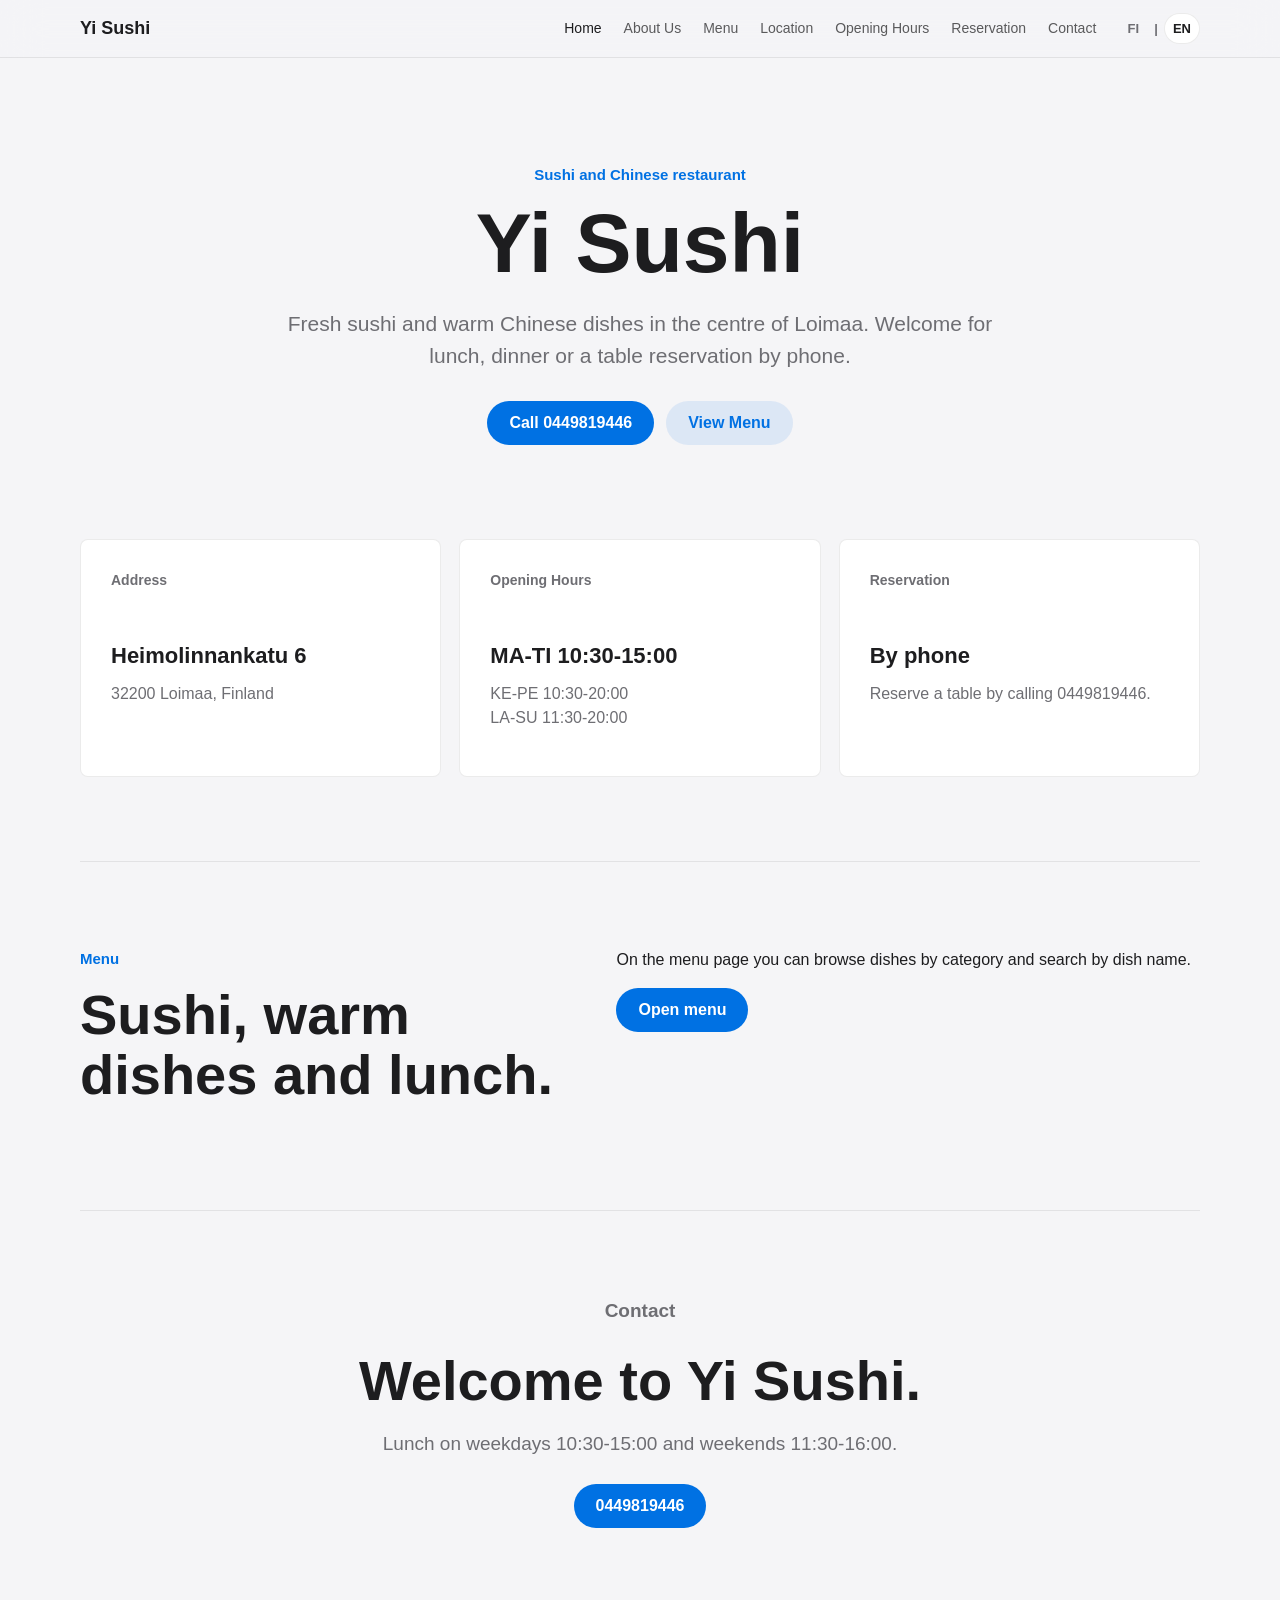
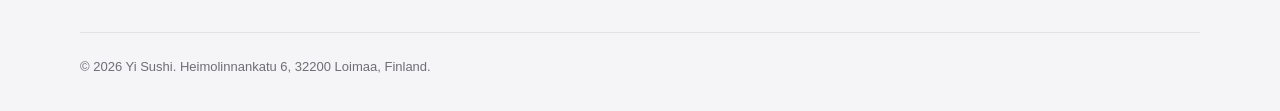
==== commit 3fad0127: "update" ====
--- a/index.html
+++ b/index.html
@@ -20,8 +20,9 @@
     <header class="site-header">
       <nav class="nav" aria-label="Main navigation">
         <a class="brand" href="./index.html">Yi Sushi</a>
+        <button class="mobile-nav-toggle" type="button" data-translate="mobileMenu">Valikko</button>
         <div class="nav-links">
-          <a href="./index.html" data-translate="home">Etusivu</a>
+          <a href="./index.html" class="active" data-translate="home">Etusivu</a>
           <a href="./about.html" data-translate="aboutUs">Meistä</a>
           <a href="./menu.html" data-translate="menu">Menu</a>
           <a href="./location.html" data-translate="location">Sijainti</a>
@@ -38,7 +39,7 @@
     </header>
 
     <main>
-      <section class="hero home-hero">
+      <section class="hero">
         <div class="hero-copy">
           <p class="eyebrow" data-translate="homeType">
             Sushi ja kiinalainen ravintola
@@ -68,7 +69,7 @@
         </div>
       </section>
 
-      <section class="feature-grid" aria-label="Ravintolan tiedot">
+      <section class="feature-grid">
         <article>
           <span class="feature-number" data-translate="address">Osoite</span>
           <h3>Heimolinnankatu 6</h3>
@@ -92,7 +93,7 @@
         </article>
       </section>
 
-      <section class="section split" id="menu-preview">
+      <section class="page-section split" id="menu-preview">
         <div>
           <p class="eyebrow" data-translate="menu">Menu</p>
           <h2 data-translate="menuHeading">
--- a/styles.css
+++ b/styles.css
@@ -5,19 +5,8 @@
   --muted: #6e6e73;
   --line: rgba(0, 0, 0, 0.08);
   --accent: #0071e3;
-  --accent-dark: #005bb8;
-  --shadow: 0 24px 70px rgba(0, 0, 0, 0.12);
-}
-
-body:has(#theme-toggle:checked) {
-  --bg: #050506;
-  --surface: #151517;
-  --ink: #f5f5f7;
-  --muted: #a1a1a6;
-  --line: rgba(255, 255, 255, 0.13);
-  --accent: #2997ff;
-  --accent-dark: #147ce5;
-  --shadow: 0 26px 80px rgba(0, 0, 0, 0.54);
+  --accent-soft: rgba(0, 113, 227, 0.1);
+  --shadow: 0 24px 70px rgba(0, 0, 0, 0.08);
 }
 
 * {
@@ -36,7 +25,6 @@
   font-family: -apple-system, BlinkMacSystemFont, "Segoe UI", "PingFang SC",
     "Microsoft YaHei", sans-serif;
   line-height: 1.5;
-  transition: background 240ms ease, color 240ms ease;
 }
 
 a {
@@ -44,65 +32,68 @@
   text-decoration: none;
 }
 
+p,
+h1,
+h2,
+h3 {
+  margin-top: 0;
+}
+
 .site-header {
   position: sticky;
   top: 0;
-  z-index: 10;
-  background: rgba(245, 245, 247, 0.78);
+  z-index: 20;
+  background: rgba(245, 245, 247, 0.82);
   border-bottom: 1px solid var(--line);
   backdrop-filter: saturate(180%) blur(20px);
-}
-
-body:has(#theme-toggle:checked) .site-header {
-  background: rgba(5, 5, 6, 0.78);
 }
 
 .nav {
   display: flex;
   align-items: center;
-  justify-content: space-between;
   gap: 22px;
   width: min(1120px, calc(100% - 40px));
-  height: 52px;
+  min-height: 56px;
   margin: 0 auto;
 }
 
 .brand {
+  flex: 0 0 auto;
   font-size: 18px;
-  font-weight: 700;
+  font-weight: 750;
+  letter-spacing: 0;
 }
 
 .nav-links {
   display: flex;
-  gap: 28px;
+  align-items: center;
+  gap: 22px;
   margin-left: auto;
-  color: rgba(29, 29, 31, 0.74);
+  color: rgba(29, 29, 31, 0.72);
   font-size: 14px;
 }
 
-body:has(#theme-toggle:checked) .nav-links {
-  color: rgba(245, 245, 247, 0.72);
-}
-
 .nav-links a {
+  padding: 18px 0;
   transition: color 180ms ease;
 }
 
-.nav-links a:hover {
+.nav-links a:hover,
+.nav-links a.active {
   color: var(--ink);
 }
 
 .lang-switcher {
   display: inline-flex;
   align-items: center;
-  gap: 8px;
+  gap: 6px;
   color: var(--muted);
   font-size: 13px;
   font-weight: 700;
 }
 
 .lang-switcher a {
-  min-width: 28px;
+  min-width: 30px;
   padding: 5px 8px;
   border: 1px solid transparent;
   border-radius: 999px;
@@ -117,54 +108,52 @@
   color: var(--ink);
 }
 
+.mobile-nav-toggle {
+  display: none;
+  min-height: 36px;
+  padding: 0 14px;
+  border: 1px solid var(--line);
+  border-radius: 999px;
+  background: var(--surface);
+  color: var(--ink);
+  font: inherit;
+  font-size: 14px;
+  font-weight: 650;
+  cursor: pointer;
+}
+
 main {
   overflow: hidden;
 }
 
+.hero,
+.page-section,
+.feature-grid,
+.info-grid,
+.contact-info,
+.contact,
+.page-title,
+.footer {
+  width: min(1120px, calc(100% - 40px));
+  margin: 0 auto;
+}
+
 .hero {
   display: grid;
-  grid-template-columns: minmax(0, 0.95fr) minmax(320px, 1.05fr);
-  align-items: center;
-  gap: 56px;
-  width: min(1120px, calc(100% - 40px));
-  min-height: calc(100vh - 52px);
-  margin: 0 auto;
-  padding: 76px 0 64px;
+  justify-content: center;
+  padding: 106px 0 72px;
+  text-align: center;
 }
 
 .hero-copy {
-  max-width: 560px;
-}
-
-.home-hero {
-  grid-template-columns: minmax(0, 680px);
-  justify-content: center;
-  min-height: auto;
-  padding: 110px 0 74px;
-  text-align: center;
-}
-
-.home-hero .hero-copy,
-.home-hero .lead {
-  max-width: 680px;
-}
-
-.home-hero .hero-actions {
-  justify-content: center;
+  max-width: 720px;
 }
 
 .eyebrow {
-  margin: 0 0 14px;
+  margin-bottom: 14px;
   color: var(--accent);
   font-size: 15px;
   font-weight: 700;
-}
-
-h1,
-h2,
-h3,
-p {
-  margin-top: 0;
 }
 
 h1 {
@@ -176,7 +165,7 @@
 
 h2 {
   margin-bottom: 18px;
-  font-size: clamp(34px, 5vw, 58px);
+  font-size: clamp(32px, 4.8vw, 56px);
   line-height: 1.08;
   letter-spacing: 0;
 }
@@ -188,19 +177,21 @@
 }
 
 .lead {
-  max-width: 520px;
   color: var(--muted);
   font-size: 21px;
 }
 
-.hero-actions {
+.hero-actions,
+.actions {
   display: flex;
   flex-wrap: wrap;
+  justify-content: center;
   gap: 12px;
   margin-top: 30px;
 }
 
-.button {
+.button,
+.phone-number {
   display: inline-flex;
   align-items: center;
   justify-content: center;
@@ -208,251 +199,98 @@
   padding: 0 22px;
   border-radius: 999px;
   font-size: 16px;
-  font-weight: 600;
+  font-weight: 650;
   transition: background 180ms ease, color 180ms ease, transform 180ms ease;
 }
 
-.button:hover {
+.button:hover,
+.phone-number:hover {
   transform: translateY(-1px);
 }
 
-.button.primary {
+.button.primary,
+.button,
+.phone-number {
   background: var(--accent);
-  color: #fff;
-}
-
-.button.primary:hover {
-  background: var(--accent-dark);
+  color: #ffffff;
 }
 
 .button.secondary {
-  background: rgba(0, 113, 227, 0.1);
+  background: var(--accent-soft);
   color: var(--accent);
 }
 
-.device-visual {
-  display: flex;
-  align-items: center;
-  justify-content: center;
-  min-height: 520px;
-}
-
-.device {
-  width: min(100%, 520px);
-  aspect-ratio: 1 / 1.08;
-  padding: 12px;
-  border: 1px solid rgba(255, 255, 255, 0.68);
-  border-radius: 34px;
-  background:
-    linear-gradient(145deg, rgba(255, 255, 255, 0.95), rgba(218, 224, 232, 0.76)),
-    #eef1f5;
-  box-shadow: var(--shadow);
-}
-
-body:has(#theme-toggle:checked) .device {
-  border-color: rgba(255, 255, 255, 0.14);
-  background:
-    linear-gradient(145deg, rgba(39, 39, 42, 0.96), rgba(14, 14, 16, 0.92)),
-    #141416;
-}
-
-.device-topbar {
-  display: flex;
-  gap: 7px;
-  height: 32px;
-  padding: 10px 12px;
-}
-
-.device-topbar span {
-  width: 9px;
-  height: 9px;
-  border-radius: 50%;
-  background: rgba(29, 29, 31, 0.16);
-}
-
-.screen {
-  height: calc(100% - 32px);
-  padding: 26px;
-  border-radius: 24px;
-  background: #fbfbfd;
-}
-
-body:has(#theme-toggle:checked) .screen {
-  background: #101012;
-}
-
-.screen-header {
-  width: 52%;
-  height: 18%;
-  border-radius: 18px;
-  background: linear-gradient(135deg, #1d1d1f, #60646c);
-}
-
-body:has(#theme-toggle:checked) .screen-header {
-  background: linear-gradient(135deg, #f5f5f7, #87878c);
-}
-
-.screen-grid {
-  display: grid;
-  grid-template-columns: repeat(4, 1fr);
-  gap: 12px;
-  margin: 26px 0;
-}
-
-.screen-grid span {
-  aspect-ratio: 1;
-  border-radius: 18px;
-  background: #e8e8ed;
-}
-
-body:has(#theme-toggle:checked) .screen-grid span {
-  background: #2a2a2e;
-}
-
-.screen-grid span:nth-child(2) {
-  background: #d7ebff;
-}
-
-.screen-grid span:nth-child(3) {
-  background: #eaf6df;
-}
-
-.screen-panel {
-  height: 40%;
-  border-radius: 24px;
-  background:
-    radial-gradient(circle at 78% 30%, rgba(0, 113, 227, 0.18), transparent 34%),
-    linear-gradient(135deg, #ececf0, #ffffff);
-  border: 1px solid rgba(0, 0, 0, 0.05);
-}
-
-body:has(#theme-toggle:checked) .screen-panel {
-  background:
-    radial-gradient(circle at 78% 30%, rgba(41, 151, 255, 0.22), transparent 34%),
-    linear-gradient(135deg, #1f1f23, #111113);
-  border-color: rgba(255, 255, 255, 0.08);
-}
-
-.section,
-.feature-grid,
-.showcase,
-.contact {
-  width: min(1120px, calc(100% - 40px));
-  margin: 0 auto;
-}
-
-.section {
-  padding: 96px 0 72px;
+.page-section {
+  padding: 86px 0;
+  border-top: 1px solid var(--line);
+}
+
+.page-section.narrow {
+  max-width: 820px;
 }
 
 .split {
   display: grid;
-  grid-template-columns: 0.8fr 1fr;
-  gap: 64px;
+  grid-template-columns: 0.82fr 1fr;
+  gap: 58px;
   align-items: start;
-  border-top: 1px solid var(--line);
-}
-
-.split p:last-child {
-  color: var(--muted);
-  font-size: 23px;
-}
-
-.split .button {
-  margin-top: 8px;
-}
-
-.feature-grid {
+}
+
+.section-copy {
+  color: var(--muted);
+  font-size: 21px;
+}
+
+.section-copy p:last-child {
+  margin-bottom: 0;
+}
+
+.feature-grid,
+.info-grid,
+.contact-info {
   display: grid;
   grid-template-columns: repeat(3, 1fr);
   gap: 18px;
   padding: 22px 0 84px;
 }
 
-.feature-grid article {
-  min-height: 250px;
+.feature-grid article,
+.info-card,
+.info-item,
+.menu-category,
+.reservation-card,
+.hours-card,
+.map-card {
+  min-height: 210px;
   padding: 30px;
   border: 1px solid var(--line);
   border-radius: 8px;
   background: var(--surface);
 }
 
-.feature-number {
+.feature-number,
+.meta-label {
   display: block;
-  margin-bottom: 52px;
+  margin-bottom: 48px;
   color: var(--muted);
   font-size: 14px;
   font-weight: 700;
 }
 
 .feature-grid p,
-.showcase p,
+.info-card p,
+.info-item p,
+.menu-item-description,
+.reservation-card p,
+.hours-card p,
 .contact p {
   color: var(--muted);
 }
 
-.showcase {
-  display: grid;
-  grid-template-columns: 0.88fr 1.12fr;
-  gap: 44px;
-  align-items: center;
-  padding: 84px 0;
+.contact {
+  padding: 86px 0 104px;
   border-top: 1px solid var(--line);
-}
-
-.showcase-copy {
-  max-width: 450px;
-}
-
-.showcase-strip {
-  display: grid;
-  grid-template-columns: 1.25fr 0.75fr;
-  grid-template-rows: 180px 180px;
-  gap: 16px;
-}
-
-.tile {
-  border-radius: 8px;
-  background:
-    linear-gradient(135deg, rgba(0, 113, 227, 0.18), rgba(255, 255, 255, 0.4)),
-    #e7eef8;
-}
-
-body:has(#theme-toggle:checked) .tile {
-  background:
-    linear-gradient(135deg, rgba(41, 151, 255, 0.2), rgba(255, 255, 255, 0.04)),
-    #1c2430;
-}
-
-.tile.wide {
-  grid-row: span 2;
-  background:
-    linear-gradient(160deg, rgba(29, 29, 31, 0.92), rgba(92, 101, 116, 0.72)),
-    #222;
-}
-
-body:has(#theme-toggle:checked) .tile.wide {
-  background:
-    linear-gradient(160deg, rgba(245, 245, 247, 0.92), rgba(115, 124, 140, 0.72)),
-    #e5e5e7;
-}
-
-.tile.dark {
-  background:
-    linear-gradient(135deg, rgba(38, 80, 58, 0.78), rgba(185, 218, 192, 0.7)),
-    #dfeee3;
-}
-
-body:has(#theme-toggle:checked) .tile.dark {
-  background:
-    linear-gradient(135deg, rgba(61, 120, 87, 0.58), rgba(20, 38, 28, 0.9)),
-    #172119;
-}
-
-.contact {
-  padding: 92px 0 110px;
   text-align: center;
-  border-top: 1px solid var(--line);
 }
 
 .contact p {
@@ -460,9 +298,122 @@
   font-size: 19px;
 }
 
+.page-title {
+  padding: 82px 0 42px;
+  text-align: center;
+}
+
+.page-title h1 {
+  margin-bottom: 0;
+}
+
+.about-content,
+.reservation-content,
+.hours-content,
+.location-content {
+  width: min(820px, 100%);
+  margin: 0 auto;
+}
+
+.about-content p {
+  color: var(--muted);
+  font-size: 21px;
+}
+
+.hours-content ul {
+  display: grid;
+  gap: 12px;
+  padding: 0;
+  margin: 0 0 22px;
+  list-style: none;
+}
+
+.hours-content li {
+  display: flex;
+  justify-content: space-between;
+  gap: 16px;
+  padding-bottom: 12px;
+  border-bottom: 1px solid var(--line);
+}
+
+.day {
+  font-weight: 700;
+}
+
+.lunch-hours {
+  margin-top: 28px;
+}
+
+.map-frame {
+  width: 100%;
+  height: 420px;
+  border: 0;
+  border-radius: 8px;
+}
+
+.menu-search {
+  width: min(680px, 100%);
+  margin: 0 auto 32px;
+}
+
+.menu-search input {
+  width: 100%;
+  min-height: 48px;
+  padding: 0 18px;
+  border: 1px solid var(--line);
+  border-radius: 999px;
+  background: var(--surface);
+  color: var(--ink);
+  font: inherit;
+  outline: none;
+}
+
+.menu-search input:focus {
+  border-color: rgba(0, 113, 227, 0.45);
+  box-shadow: 0 0 0 4px rgba(0, 113, 227, 0.08);
+}
+
+#menu-container {
+  display: grid;
+  gap: 20px;
+}
+
+.menu-category {
+  min-height: auto;
+}
+
+.menu-category h2 {
+  margin-bottom: 22px;
+  font-size: 30px;
+}
+
+.menu-item {
+  padding: 18px 0;
+  border-top: 1px solid var(--line);
+}
+
+.menu-item-header {
+  display: flex;
+  justify-content: space-between;
+  gap: 20px;
+}
+
+.menu-item-name {
+  font-weight: 700;
+}
+
+.menu-item-price {
+  flex: 0 0 auto;
+  color: var(--accent);
+  font-weight: 750;
+}
+
+.menu-item-description {
+  margin: 8px 0 0;
+  font-size: 15px;
+}
+
 .footer {
-  width: min(1120px, calc(100% - 40px));
-  margin: 0 auto;
   padding: 24px 0 34px;
   border-top: 1px solid var(--line);
   color: var(--muted);
@@ -473,389 +424,120 @@
   margin: 0;
 }
 
-.theme-switch input {
-  position: absolute;
-  opacity: 0;
-  cursor: pointer;
-  height: 0;
-  width: 0;
-}
-
-.theme-switch {
-  position: fixed;
-  top: 74px;
-  right: clamp(18px, 4vw, 46px);
-  z-index: 20;
-  display: flex;
-  flex-direction: column;
-  align-items: center;
-  width: 90px;
-  height: 170px;
-  cursor: pointer;
-  user-select: none;
-  transform: scale(0.72);
-  transform-origin: top right;
-}
-
-.simple-text {
-  position: absolute;
-  bottom: -40px;
-  width: 120px;
-  color: var(--ink);
-  font-family: monospace;
-  font-size: 16pt;
-  font-weight: 800;
-  text-align: center;
-}
-
-.torch {
-  display: flex;
-  justify-content: center;
-  height: 150px;
-}
-
-.head,
-.stick {
-  position: absolute;
-  width: 30px;
-  transform: rotateX(-30deg) rotateY(45deg);
-  transform-style: preserve-3d;
-}
-
-.stick {
-  position: relative;
-  height: 120px;
-}
-
-.face {
-  position: absolute;
-  display: grid;
-  grid-template-columns: 50% 50%;
-  grid-template-rows: 50% 50%;
-  width: 30px;
-  height: 30px;
-  background-color: #000000;
-  transform-style: preserve-3d;
-}
-
-.top {
-  transform: rotateX(90deg) translateZ(15px);
-}
-
-.left {
-  transform: rotateY(-90deg) translateZ(15px);
-}
-
-.right {
-  transform: rotateY(0deg) translateZ(15px);
-}
-
-.top div,
-.left div,
-.right div {
-  width: 102%;
-  height: 102%;
-}
-
-.top div:nth-child(1),
-.left div:nth-child(3),
-.right div:nth-child(3) {
-  background-color: #ffff9760;
-}
-
-.top div:nth-child(2),
-.left div:nth-child(1),
-.right div:nth-child(1) {
-  background-color: #ffd80060;
-}
-
-.top div:nth-child(3),
-.left div:nth-child(4),
-.right div:nth-child(4) {
-  background-color: #ffffff60;
-}
-
-.top div:nth-child(4),
-.left div:nth-child(2),
-.right div:nth-child(2) {
-  background-color: #ff8f0060;
-}
-
-.side {
-  position: absolute;
-  display: grid;
-  grid-template-columns: 50% 50%;
-  grid-template-rows: repeat(8, 12.5%);
-  width: 30px;
-  height: 120px;
-  cursor: pointer;
-  translate: 0 12px;
-}
-
-.side-left {
-  transform: rotateY(-90deg) translateZ(15px) translateY(8px);
-}
-
-.side-right {
-  transform: rotateY(0deg) translateZ(15px) translateY(8px);
-}
-
-.side-left div,
-.side-right div {
-  width: 103%;
-  height: 103%;
-}
-
-.side div:nth-child(1) {
-  background-color: #443622;
-}
-
-.side div:nth-child(2),
-.side div:nth-child(2) {
-  background-color: #2e2517;
-}
-
-.side div:nth-child(3),
-.side div:nth-child(5) {
-  background-color: #4b3b23;
-}
-
-.side div:nth-child(4),
-.side div:nth-child(10) {
-  background-color: #251e12;
-}
-
-.side div:nth-child(6) {
-  background-color: #292115;
-}
-
-.side div:nth-child(7) {
-  background-color: #4b3c26;
-}
-
-.side div:nth-child(8) {
-  background-color: #292115;
-}
-
-.side div:nth-child(9) {
-  background-color: #4b3a21;
-}
-
-.side div:nth-child(11),
-.side div:nth-child(15) {
-  background-color: #3d311d;
-}
-
-.side div:nth-child(12) {
-  background-color: #2c2315;
-}
-
-.side div:nth-child(13) {
-  background-color: #493a22;
-}
-
-.side div:nth-child(14) {
-  background-color: #2b2114;
-}
-
-.side div:nth-child(16) {
-  background-color: #271e10;
-}
-
-.theme-switch input:checked ~ .torch .face {
-  filter: drop-shadow(0 0 2px rgb(255, 255, 255))
-    drop-shadow(0 0 10px rgba(255, 237, 156, 0.7))
-    drop-shadow(0 0 25px rgba(255, 227, 101, 0.4));
-}
-
-.theme-switch input:checked ~ .torch .top div:nth-child(1),
-.theme-switch input:checked ~ .torch .left div:nth-child(3),
-.theme-switch input:checked ~ .torch .right div:nth-child(3) {
-  background-color: #ffff97;
-}
-
-.theme-switch input:checked ~ .torch .top div:nth-child(2),
-.theme-switch input:checked ~ .torch .left div:nth-child(1),
-.theme-switch input:checked ~ .torch .right div:nth-child(1) {
-  background-color: #ffd800;
-}
-
-.theme-switch input:checked ~ .torch .top div:nth-child(3),
-.theme-switch input:checked ~ .torch .left div:nth-child(4),
-.theme-switch input:checked ~ .torch .right div:nth-child(4) {
-  background-color: #ffffff;
-}
-
-.theme-switch input:checked ~ .torch .top div:nth-child(4),
-.theme-switch input:checked ~ .torch .left div:nth-child(2),
-.theme-switch input:checked ~ .torch .right div:nth-child(2) {
-  background-color: #ff8f00;
-}
-
-.theme-switch input:checked ~ .torch .side div:nth-child(1) {
-  background-color: #7c623e;
-}
-
-.theme-switch input:checked ~ .torch .side div:nth-child(2),
-.theme-switch input:checked ~ .torch .side div:nth-child(2) {
-  background-color: #4c3d26;
-}
-
-.theme-switch input:checked ~ .torch .side div:nth-child(3),
-.theme-switch input:checked ~ .torch .side div:nth-child(5) {
-  background-color: #937344;
-}
-
-.theme-switch input:checked ~ .torch .side div:nth-child(4),
-.theme-switch input:checked ~ .torch .side div:nth-child(10) {
-  background-color: #3c2f1c;
-}
-
-.theme-switch input:checked ~ .torch .side div:nth-child(6) {
-  background-color: #423522;
-}
-
-.theme-switch input:checked ~ .torch .side div:nth-child(7) {
-  background-color: #9f7f50;
-}
-
-.theme-switch input:checked ~ .torch .side div:nth-child(8) {
-  background-color: #403320;
-}
-
-.theme-switch input:checked ~ .torch .side div:nth-child(9) {
-  background-color: #977748;
-}
-
-.theme-switch input:checked ~ .torch .side div:nth-child(11),
-.theme-switch input:checked ~ .torch .side div:nth-child(15) {
-  background-color: #675231;
-}
-
-.theme-switch input:checked ~ .torch .side div:nth-child(12) {
-  background-color: #3d301d;
-}
-
-.theme-switch input:checked ~ .torch .side div:nth-child(13) {
-  background-color: #987849;
-}
-
-.theme-switch input:checked ~ .torch .side div:nth-child(14) {
-  background-color: #3b2e1b;
-}
-
-.theme-switch input:checked ~ .torch .side div:nth-child(16) {
-  background-color: #372a17;
-}
-
-@media (max-width: 860px) {
+@media (max-width: 960px) {
   .nav {
-    width: min(100% - 28px, 1120px);
+    position: relative;
+    flex-wrap: wrap;
+    gap: 12px;
+    padding: 10px 0;
+  }
+
+  .mobile-nav-toggle {
+    display: inline-flex;
+    align-items: center;
+    margin-left: auto;
+  }
+
+  .lang-switcher {
+    order: 3;
+    margin-left: 0;
   }
 
   .nav-links {
     display: none;
-    gap: 16px;
-    font-size: 13px;
-  }
-
-  .lang-switcher {
-    margin-left: auto;
-  }
-
-  .hero,
+    order: 4;
+    width: 100%;
+    margin-left: 0;
+    padding: 12px 0 6px;
+    border-top: 1px solid var(--line);
+  }
+
+  .nav.active .nav-links {
+    display: grid;
+    grid-template-columns: repeat(2, minmax(0, 1fr));
+    gap: 4px 16px;
+  }
+
+  .nav-links a {
+    padding: 8px 0;
+  }
+
   .split,
   .feature-grid,
-  .showcase {
+  .info-grid,
+  .contact-info {
     grid-template-columns: 1fr;
   }
 
-  .hero {
-    width: min(100% - 28px, 1120px);
-    min-height: auto;
-    padding-top: 54px;
-  }
-
-  .home-hero {
-    padding-top: 78px;
-  }
-
-  .device-visual {
-    min-height: auto;
-  }
-
-  .section,
   .feature-grid,
-  .showcase,
+  .info-grid,
+  .contact-info {
+    padding-bottom: 64px;
+  }
+}
+
+@media (max-width: 560px) {
+  .nav,
+  .hero,
+  .page-section,
+  .feature-grid,
   .contact,
   .footer {
     width: min(100% - 28px, 1120px);
   }
 
-  .split {
-    gap: 20px;
-  }
-
-  .feature-grid article {
-    min-height: 210px;
-  }
-
-  .showcase-strip {
-    grid-template-rows: 150px 150px;
-  }
-
-  .theme-switch {
-    top: 64px;
-    right: 12px;
-    transform: scale(0.58);
-  }
-}
-
-@media (max-width: 560px) {
-  .nav-links {
-    display: none;
-  }
-
-  .nav {
-    gap: 12px;
-  }
-
-  .lead {
+  .hero {
+    padding: 72px 0 54px;
+  }
+
+  .page-title {
+    padding: 58px 0 28px;
+  }
+
+  .lead,
+  .about-content p,
+  .section-copy {
     font-size: 18px;
   }
 
-  .hero-actions {
+  .hero-actions,
+  .actions {
     align-items: stretch;
     flex-direction: column;
   }
 
-  .button {
+  .button,
+  .phone-number {
     width: 100%;
   }
 
-  .device {
-    border-radius: 26px;
-  }
-
-  .screen {
-    padding: 18px;
-    border-radius: 18px;
-  }
-
-  .screen-grid {
-    gap: 8px;
-  }
-
-  .screen-grid span {
-    border-radius: 12px;
-  }
-
-  .showcase-strip {
+  .nav.active .nav-links {
     grid-template-columns: 1fr;
-    grid-template-rows: repeat(3, 150px);
-  }
-
-  .tile.wide {
-    grid-row: auto;
-  }
-}
+  }
+
+  .lang-switcher {
+    margin-left: auto;
+  }
+
+  .feature-grid article,
+  .info-card,
+  .info-item,
+  .menu-category,
+  .reservation-card,
+  .hours-card,
+  .map-card {
+    min-height: auto;
+    padding: 24px;
+  }
+
+  .feature-number,
+  .meta-label {
+    margin-bottom: 32px;
+  }
+
+  .menu-item-header,
+  .hours-content li {
+    flex-direction: column;
+    gap: 4px;
+  }
+}
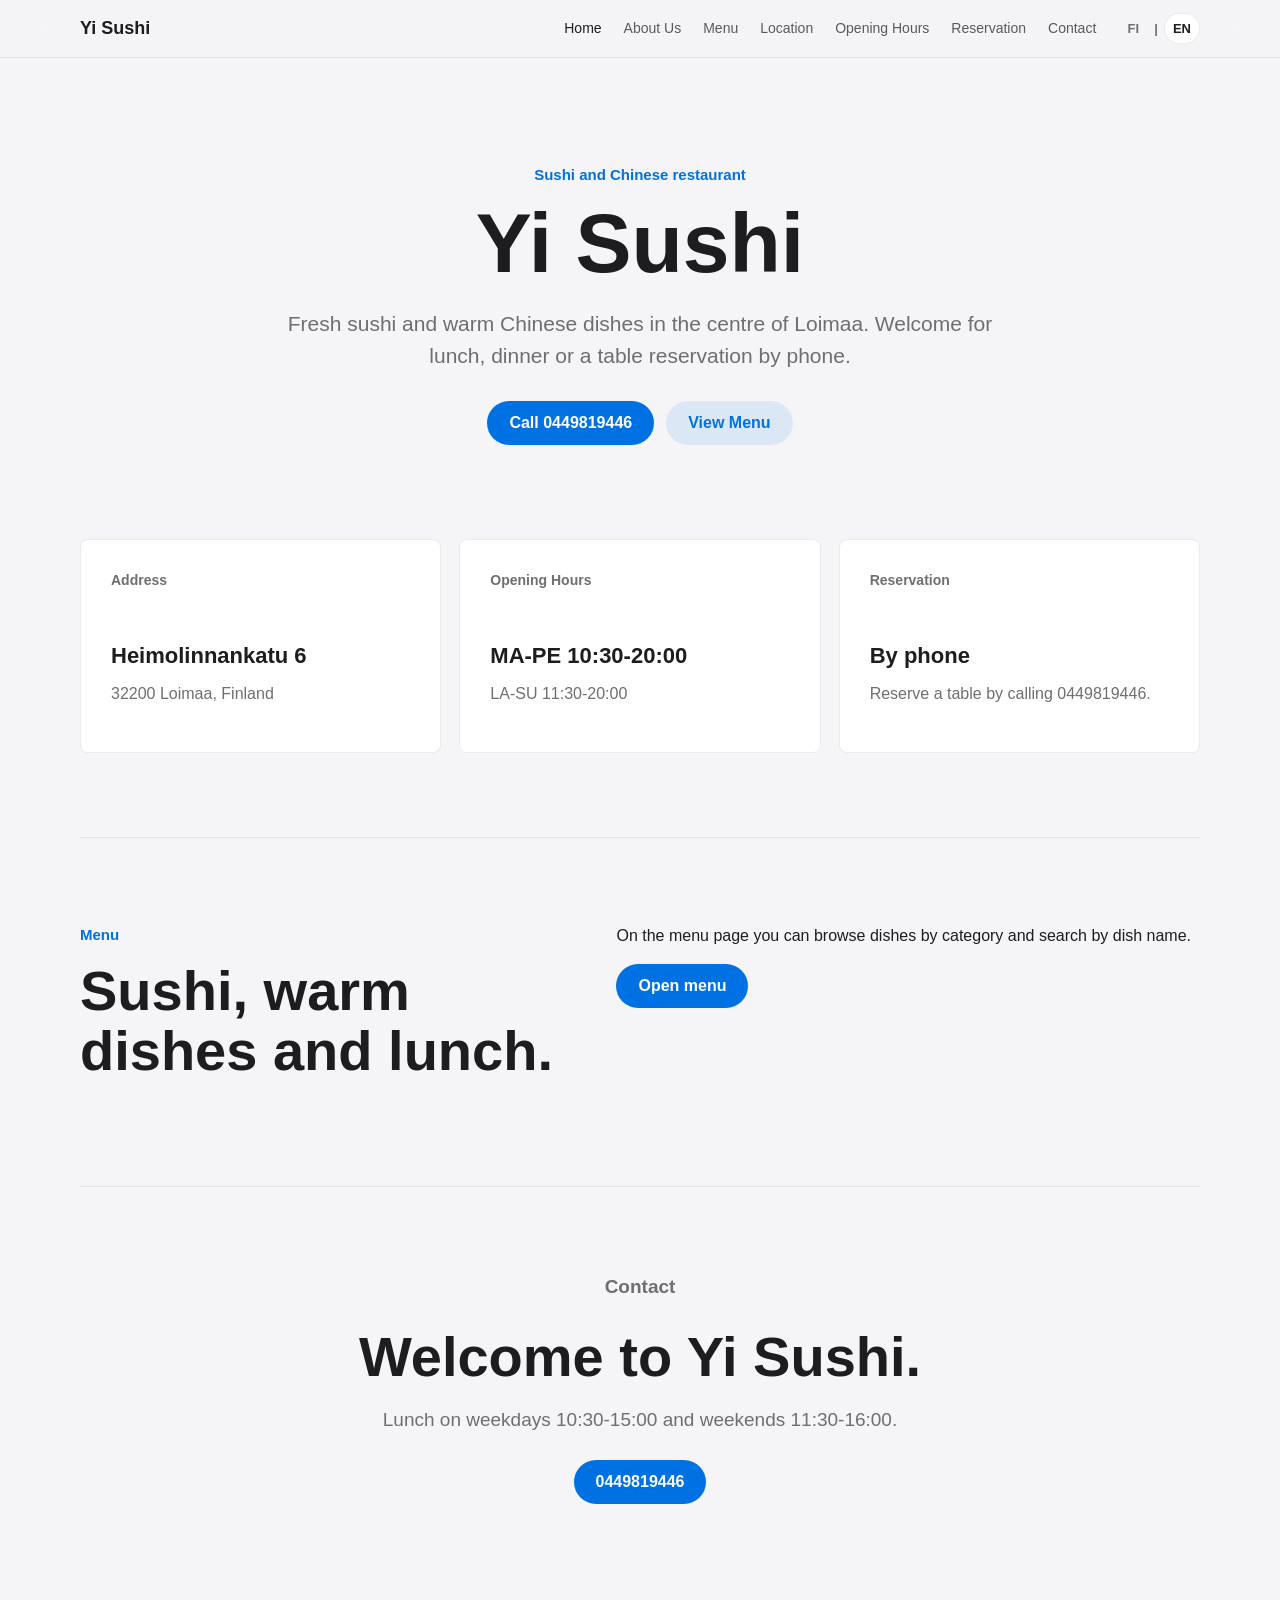
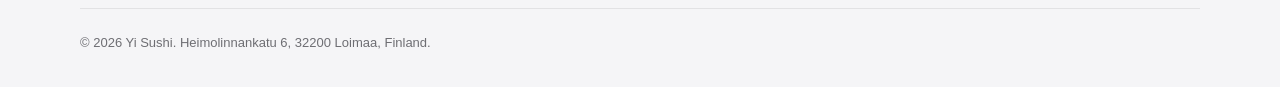
==== commit 47757b9a: "update" ====
--- a/index.html
+++ b/index.html
@@ -79,8 +79,8 @@
           <span class="feature-number" data-translate="openingHours">
             Aukioloajat
           </span>
-          <h3>MA-TI 10:30-15:00</h3>
-          <p>KE-PE 10:30-20:00<br />LA-SU 11:30-20:00</p>
+          <h3>MA-PE 10:30-20:00</h3>
+          <p>LA-SU 11:30-20:00</p>
         </article>
         <article>
           <span class="feature-number" data-translate="reservation">
@@ -115,7 +115,7 @@
         <p class="eyebrow" data-translate="contact">Yhteystiedot</p>
         <h2 data-translate="welcomeHeading">Tervetuloa Yi Sushiin.</h2>
         <p data-translate="lunchSummary">
-          Lounas arkisin 10:30-15:00 ja viikonloppuisin 11:30-16:00.
+          Lounas arkisin 10:30-19:00 ja viikonloppuisin 11:30-19:00.
         </p>
         <a class="button primary" href="tel:0449819446">0449819446</a>
       </section>
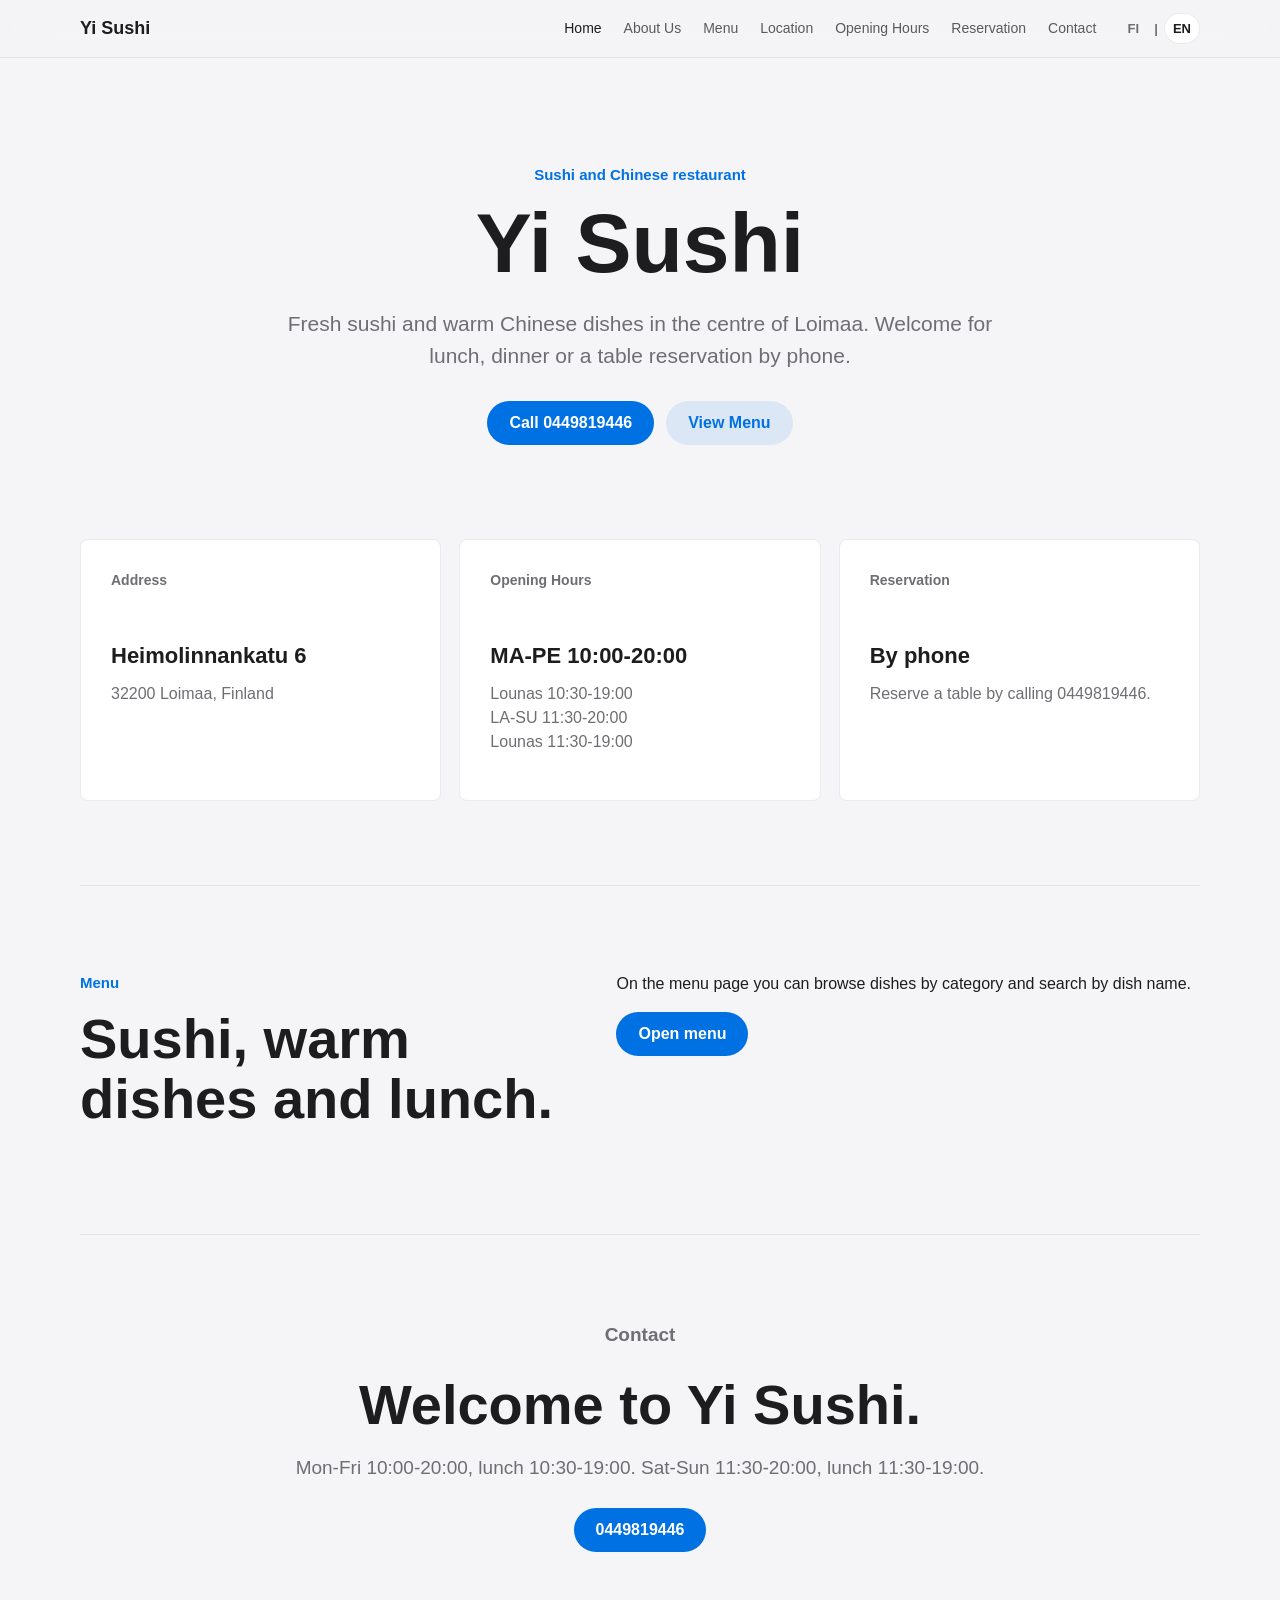
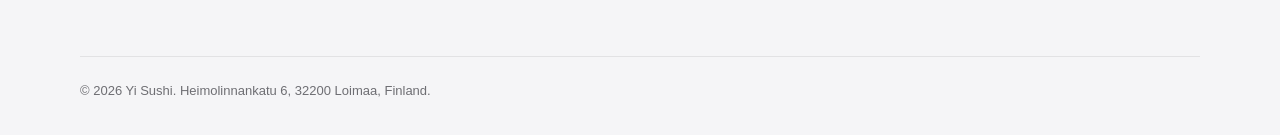
==== commit ad589f1b: "update" ====
--- a/index.html
+++ b/index.html
@@ -79,8 +79,11 @@
           <span class="feature-number" data-translate="openingHours">
             Aukioloajat
           </span>
-          <h3>MA-PE 10:30-20:00</h3>
-          <p>LA-SU 11:30-20:00</p>
+          <h3>MA-PE 10:00-20:00</h3>
+          <p>
+            Lounas 10:30-19:00<br />LA-SU 11:30-20:00<br />Lounas
+            11:30-19:00
+          </p>
         </article>
         <article>
           <span class="feature-number" data-translate="reservation">
@@ -115,7 +118,8 @@
         <p class="eyebrow" data-translate="contact">Yhteystiedot</p>
         <h2 data-translate="welcomeHeading">Tervetuloa Yi Sushiin.</h2>
         <p data-translate="lunchSummary">
-          Lounas arkisin 10:30-19:00 ja viikonloppuisin 11:30-19:00.
+          MA-PE 10:00-20:00, lounas 10:30-19:00. LA-SU 11:30-20:00,
+          lounas 11:30-19:00.
         </p>
         <a class="button primary" href="tel:0449819446">0449819446</a>
       </section>
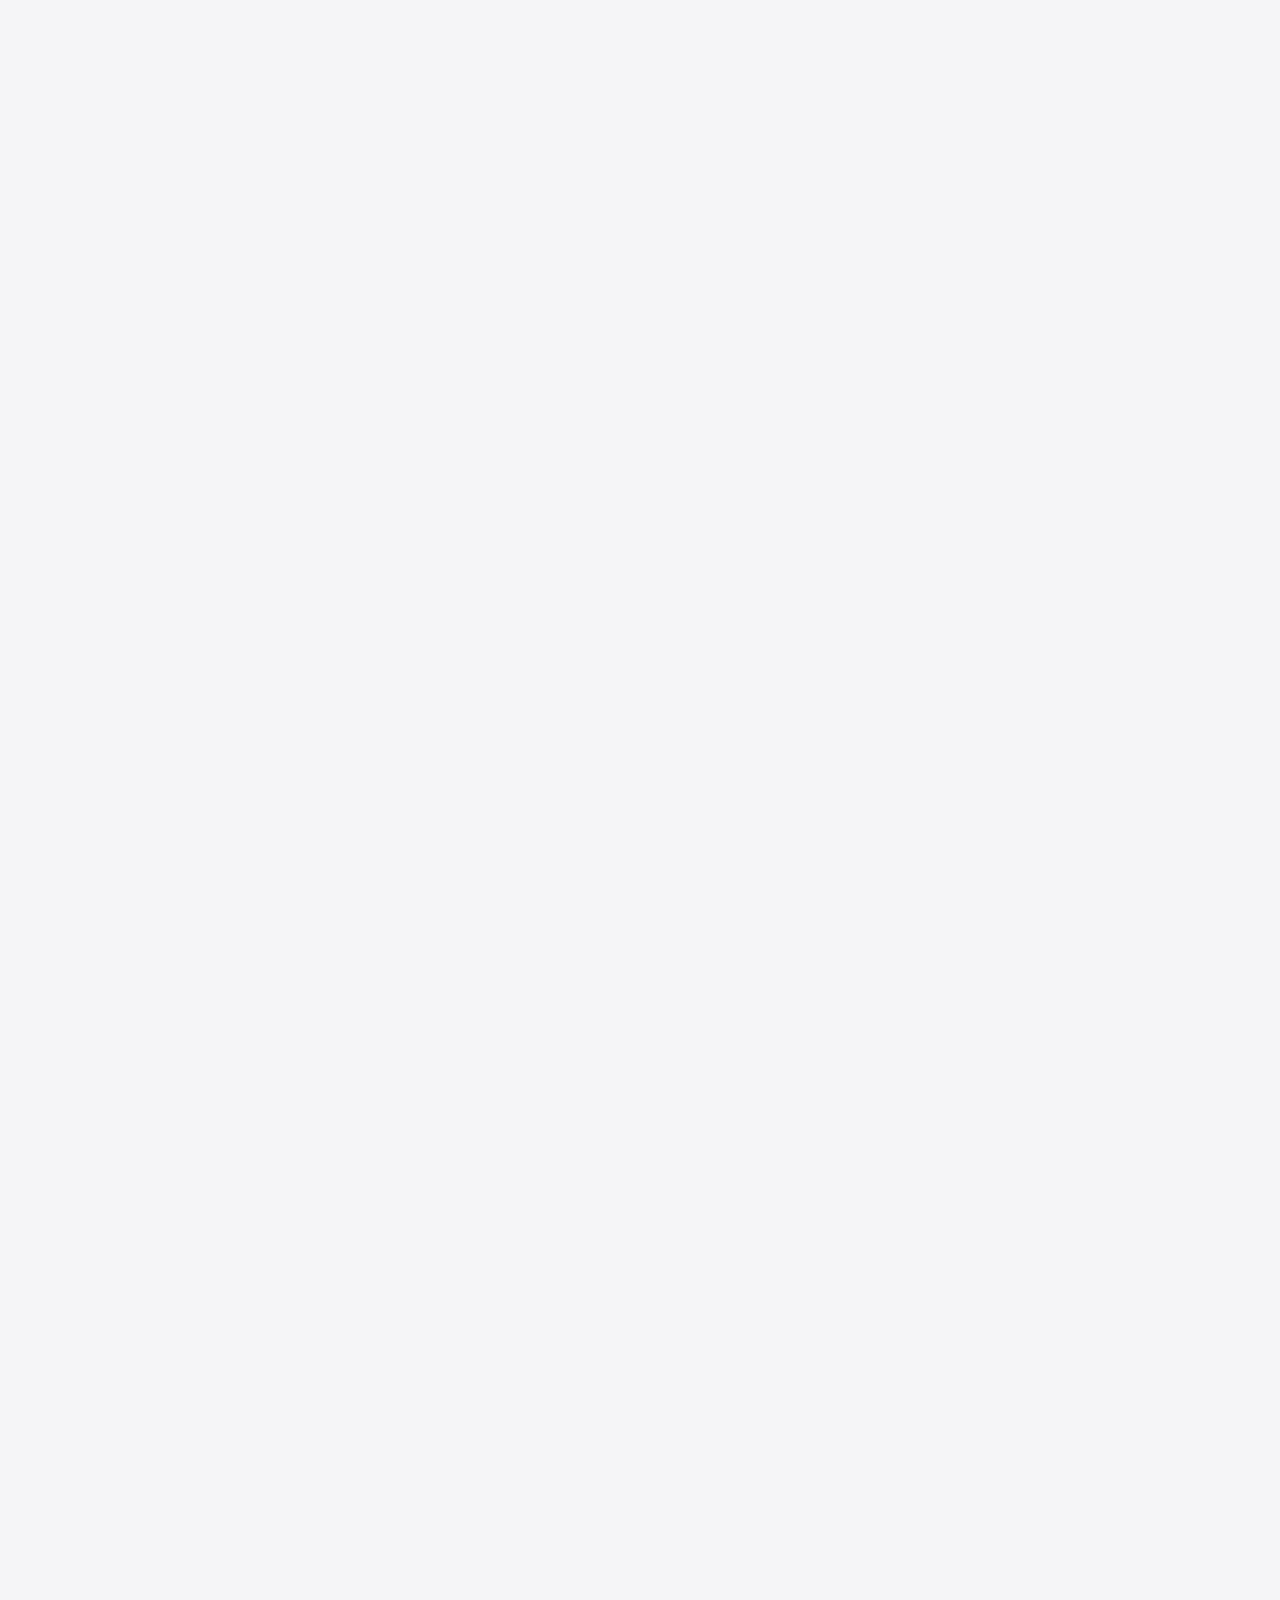
==== commit a29f818b: "upload" ====
--- a/index.html
+++ b/index.html
@@ -16,7 +16,21 @@
     <meta property="og:type" content="website" />
     <link rel="stylesheet" href="styles.css" />
   </head>
-  <body>
+  <body class="has-intro">
+    <div class="intro" aria-label="Yi Sushi opening animation">
+      <div class="intro-name" aria-label="Yi Sushi">
+        <span>Y</span>
+        <span>i</span>
+        <span class="intro-gap" aria-hidden="true"></span>
+        <span>S</span>
+        <span>u</span>
+        <span>s</span>
+        <span>h</span>
+        <span>i</span>
+      </div>
+      <div class="intro-line" aria-hidden="true"></div>
+    </div>
+
     <header class="site-header">
       <nav class="nav" aria-label="Main navigation">
         <a class="brand" href="./index.html">Yi Sushi</a>
@@ -79,10 +93,11 @@
           <span class="feature-number" data-translate="openingHours">
             Aukioloajat
           </span>
-          <h3>MA-PE 10:00-20:00</h3>
+          <h3><span data-translate="weekdayRange">MA-PE</span> 10:30-20:00</h3>
           <p>
-            Lounas 10:30-19:00<br />LA-SU 11:30-20:00<br />Lounas
-            11:30-19:00
+            <span data-translate="lunchLabel">Lounas</span> 10:30-19:00<br />
+            <span data-translate="weekendRange">LA-SU</span> 11:30-20:00<br />
+            <span data-translate="lunchLabel">Lounas</span> 11:30-19:00
           </p>
         </article>
         <article>
@@ -118,7 +133,7 @@
         <p class="eyebrow" data-translate="contact">Yhteystiedot</p>
         <h2 data-translate="welcomeHeading">Tervetuloa Yi Sushiin.</h2>
         <p data-translate="lunchSummary">
-          MA-PE 10:00-20:00, lounas 10:30-19:00. LA-SU 11:30-20:00,
+          MA-PE 10:30-20:00, lounas 10:30-19:00. LA-SU 11:30-20:00,
           lounas 11:30-19:00.
         </p>
         <a class="button primary" href="tel:0449819446">0449819446</a>
--- a/styles.css
+++ b/styles.css
@@ -27,6 +27,48 @@
   line-height: 1.5;
 }
 
+body:not(.page-loaded):not(.has-intro) .site-header,
+body:not(.page-loaded):not(.has-intro) main,
+body:not(.page-loaded):not(.has-intro) .footer {
+  opacity: 0;
+  transform: translateY(8px);
+}
+
+body.page-leaving .site-header,
+body.page-leaving main,
+body.page-leaving .footer {
+  opacity: 0;
+  transform: translateY(-8px);
+  pointer-events: none;
+}
+
+.site-header,
+main,
+.footer {
+  transition: opacity 520ms cubic-bezier(0.22, 1, 0.36, 1),
+    transform 520ms cubic-bezier(0.22, 1, 0.36, 1);
+}
+
+body.has-intro {
+  overflow: hidden;
+}
+
+body.has-intro .site-header,
+body.has-intro main,
+body.has-intro .footer {
+  opacity: 0;
+  transform: translateY(18px);
+}
+
+body.intro-ready .site-header,
+body.intro-ready main,
+body.intro-ready .footer {
+  opacity: 1;
+  transform: translateY(0);
+  transition: opacity 900ms cubic-bezier(0.22, 1, 0.36, 1),
+    transform 900ms cubic-bezier(0.22, 1, 0.36, 1);
+}
+
 a {
   color: inherit;
   text-decoration: none;
@@ -37,6 +79,175 @@
 h2,
 h3 {
   margin-top: 0;
+}
+
+.intro {
+  position: fixed;
+  inset: 0;
+  z-index: 100;
+  display: grid;
+  place-items: center;
+  overflow: hidden;
+  background:
+    radial-gradient(circle at 50% 45%, rgba(0, 0, 0, 0.04), transparent 30%),
+    #ffffff;
+  color: #050506;
+  will-change: opacity, transform;
+  animation: introPanelExit 900ms cubic-bezier(0.76, 0, 0.24, 1) 1900ms forwards;
+}
+
+.intro::before,
+.intro::after {
+  position: absolute;
+  inset: 0;
+  content: "";
+  pointer-events: none;
+}
+
+.intro::before {
+  background: linear-gradient(
+    115deg,
+    transparent 0%,
+    transparent 42%,
+    rgba(0, 0, 0, 0.08) 50%,
+    transparent 58%,
+    transparent 100%
+  );
+  transform: translateX(-120%);
+  animation: introSweep 1200ms cubic-bezier(0.76, 0, 0.24, 1) 220ms forwards;
+}
+
+.intro::after {
+  background: rgba(255, 255, 255, 0);
+  animation: introFadeOut 820ms ease 1900ms forwards;
+}
+
+.intro-name {
+  position: relative;
+  z-index: 1;
+  display: inline-flex;
+  align-items: baseline;
+  justify-content: center;
+  min-height: 1.2em;
+  font-size: clamp(48px, 9vw, 112px);
+  font-weight: 760;
+  letter-spacing: 0;
+  line-height: 0.95;
+  animation: introNameExit 720ms cubic-bezier(0.76, 0, 0.24, 1) 1680ms forwards;
+}
+
+.intro-name span {
+  display: inline-block;
+  opacity: 0;
+  filter: blur(12px);
+  transform: translateY(32px);
+  animation: introLetter 720ms cubic-bezier(0.22, 1, 0.36, 1) forwards;
+}
+
+.intro-name span:nth-child(1) {
+  animation-delay: 130ms;
+}
+
+.intro-name span:nth-child(2) {
+  animation-delay: 208ms;
+}
+
+.intro-name span:nth-child(3) {
+  animation-delay: 286ms;
+}
+
+.intro-name span:nth-child(4) {
+  animation-delay: 364ms;
+}
+
+.intro-name span:nth-child(5) {
+  animation-delay: 442ms;
+}
+
+.intro-name span:nth-child(6) {
+  animation-delay: 520ms;
+}
+
+.intro-name span:nth-child(7) {
+  animation-delay: 598ms;
+}
+
+.intro-name span:nth-child(8) {
+  animation-delay: 676ms;
+}
+
+.intro-name .intro-gap {
+  width: 0.28em;
+}
+
+.intro-line {
+  position: absolute;
+  top: calc(50% + clamp(42px, 7vw, 86px));
+  left: 50%;
+  z-index: 1;
+  width: min(320px, 54vw);
+  height: 1px;
+  background: rgba(5, 5, 6, 0.72);
+  transform: translateX(-50%) scaleX(0);
+  transform-origin: center;
+  animation: introLine 980ms cubic-bezier(0.76, 0, 0.24, 1) 780ms forwards,
+    introLineExit 620ms ease 1680ms forwards;
+}
+
+.intro.is-hidden {
+  pointer-events: none;
+  visibility: hidden;
+}
+
+@keyframes introLetter {
+  to {
+    opacity: 1;
+    filter: blur(0);
+    transform: translateY(0);
+  }
+}
+
+@keyframes introLine {
+  to {
+    transform: translateX(-50%) scaleX(1);
+  }
+}
+
+@keyframes introSweep {
+  to {
+    transform: translateX(120%);
+  }
+}
+
+@keyframes introNameExit {
+  to {
+    opacity: 0;
+    filter: blur(8px);
+    transform: translateY(-18px) scale(0.985);
+  }
+}
+
+@keyframes introLineExit {
+  to {
+    opacity: 0;
+    transform: translateX(-50%) scaleX(0.15);
+  }
+}
+
+@keyframes introPanelExit {
+  to {
+    opacity: 0;
+    transform: translateY(-18px) scale(1.01);
+    visibility: hidden;
+  }
+}
+
+@keyframes introFadeOut {
+  to {
+    background: rgba(255, 255, 255, 1);
+    opacity: 0;
+    visibility: hidden;
+  }
 }
 
 .site-header {
@@ -541,3 +752,33 @@
     gap: 4px;
   }
 }
+
+@media (prefers-reduced-motion: reduce) {
+  html {
+    scroll-behavior: auto;
+  }
+
+  *,
+  *::before,
+  *::after {
+    animation-duration: 1ms !important;
+    animation-iteration-count: 1 !important;
+    scroll-behavior: auto !important;
+    transition-duration: 1ms !important;
+  }
+
+  .intro {
+    background: #ffffff;
+  }
+
+  .intro::before,
+  .intro-line {
+    display: none;
+  }
+
+  .intro-name span {
+    opacity: 1;
+    filter: none;
+    transform: none;
+  }
+}
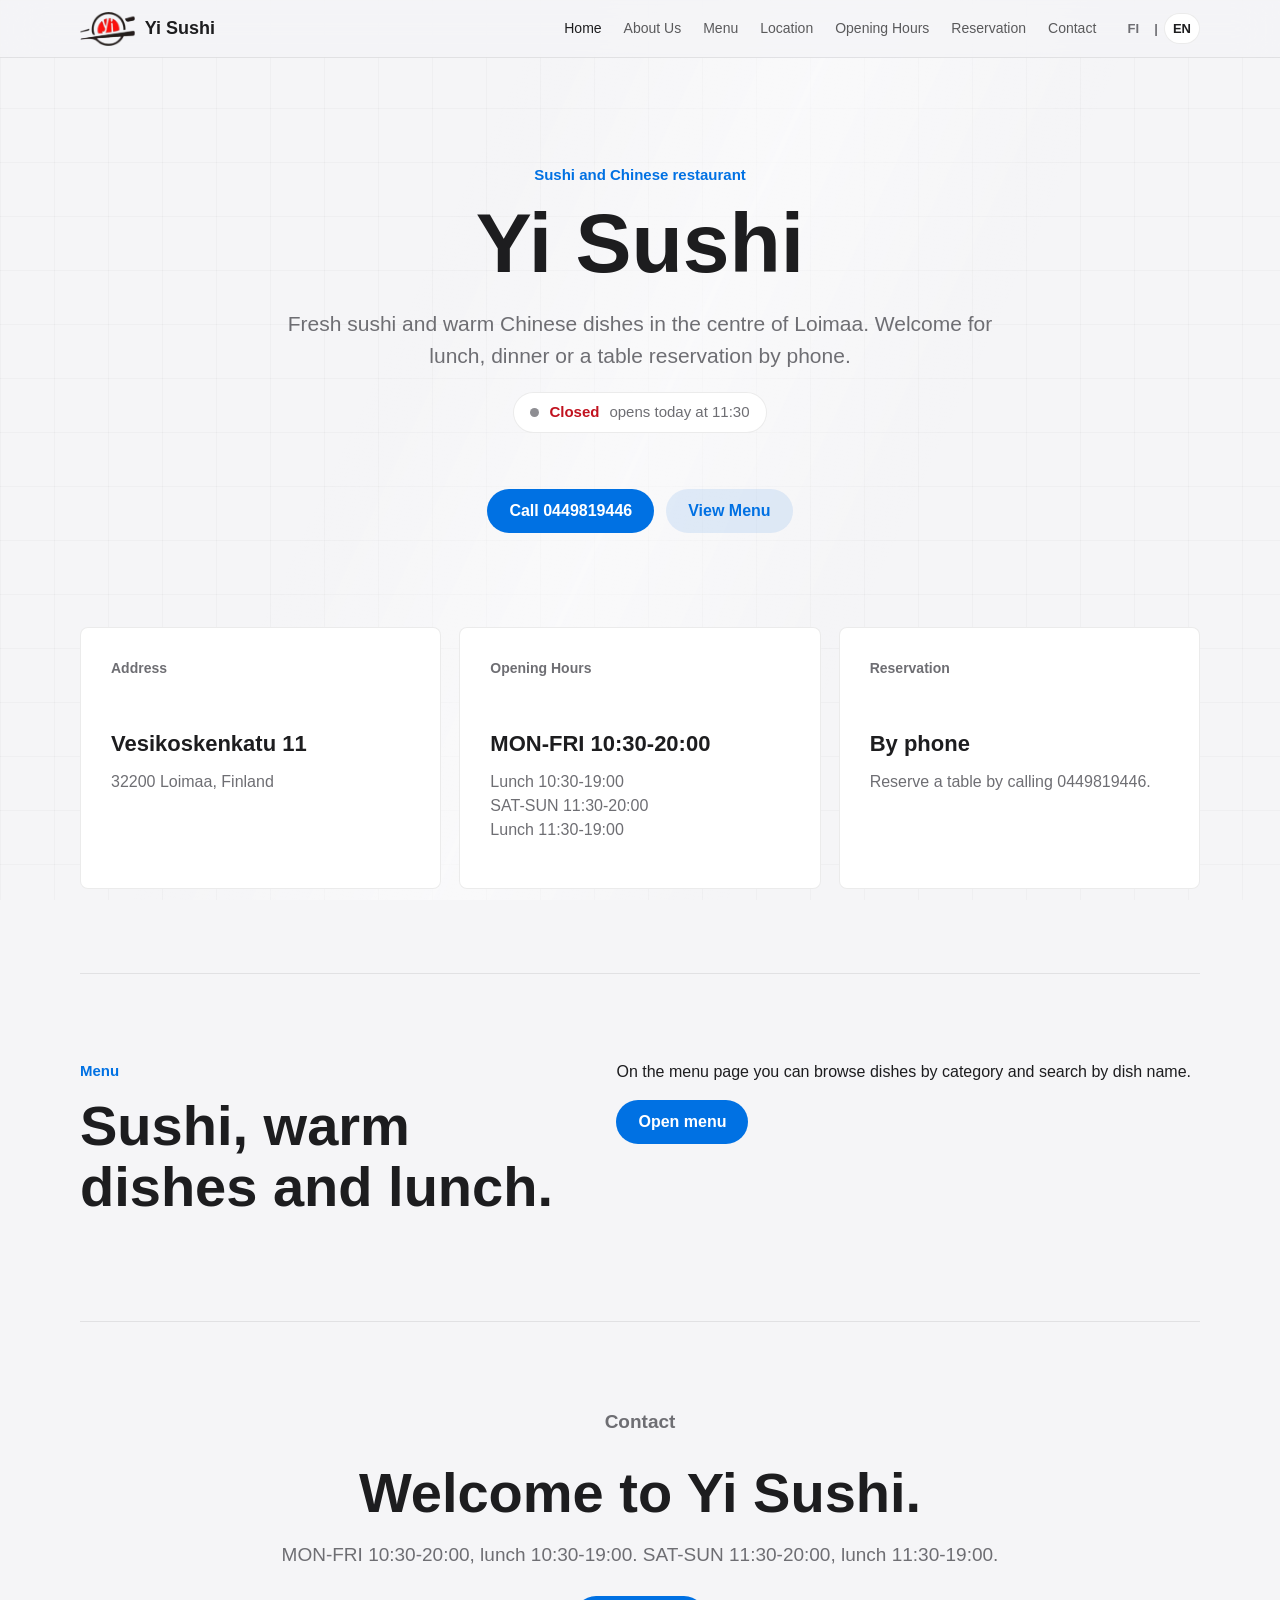
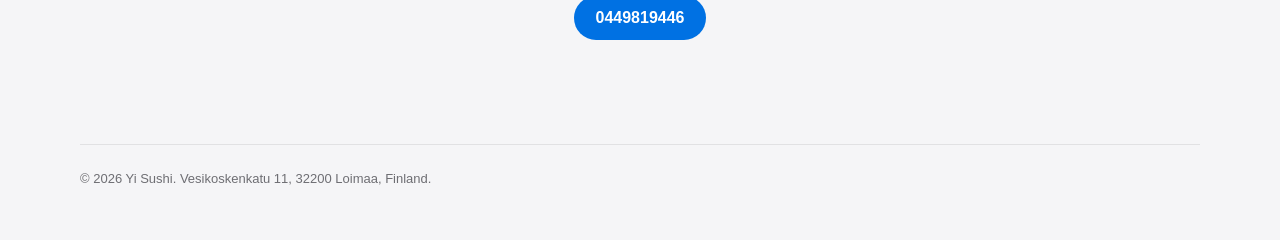
==== commit 2d8181b2: "Upload" ====
--- a/index.html
+++ b/index.html
@@ -6,7 +6,7 @@
     <title>Yi Sushi - Sushi ja kiinalainen ravintola Loimaalla</title>
     <meta
       name="description"
-      content="Yi Sushi tarjoaa sushia ja kiinalaista ruokaa osoitteessa Heimolinnankatu 6, 32200 Loimaa."
+      content="Yi Sushi tarjoaa sushia ja kiinalaista ruokaa osoitteessa Vesikoskenkatu 11, 32200 Loimaa."
     />
     <meta property="og:title" content="Yi Sushi" />
     <meta
@@ -14,7 +14,11 @@
       content="Sushi ja kiinalainen ravintola Loimaalla. Katso menu ja soita pöytävaraus."
     />
     <meta property="og:type" content="website" />
-    <link rel="stylesheet" href="styles.css" />
+    <link rel="icon" href="./favicon.ico" sizes="any" />
+    <link rel="icon" type="image/png" sizes="32x32" href="./assets/img/favicon-32.png" />
+    <link rel="apple-touch-icon" href="./assets/img/apple-touch-icon.png" />
+    <meta property="og:image" content="https://www.yisushi.fi/assets/img/og-image.jpg" />
+    <link rel="stylesheet" href="styles.css?v=4" />
   </head>
   <body class="has-intro">
     <div class="intro" aria-label="Yi Sushi opening animation">
@@ -33,7 +37,7 @@
 
     <header class="site-header">
       <nav class="nav" aria-label="Main navigation">
-        <a class="brand" href="./index.html">Yi Sushi</a>
+        <a class="brand" href="./index.html"><img class="brand-logo" src="./assets/img/logo-mark.png" alt="" width="64" height="40" /><span>Yi Sushi</span></a>
         <button class="mobile-nav-toggle" type="button" data-translate="mobileMenu">Valikko</button>
         <div class="nav-links">
           <a href="./index.html" class="active" data-translate="home">Etusivu</a>
@@ -64,10 +68,11 @@
             keskustassa. Tervetuloa lounaalle, illalliselle tai tekemään
             pöytävaraus puhelimitse.
           </p>
+          <p class="open-status" data-site="open-status" aria-live="polite"></p>
           <div class="hero-actions">
             <a
               class="button primary"
-              href="tel:0449819446"
+              href="tel:+358449819446"
               data-translate="callButton"
             >
               Soita 0449819446
@@ -86,19 +91,14 @@
       <section class="feature-grid">
         <article>
           <span class="feature-number" data-translate="address">Osoite</span>
-          <h3>Heimolinnankatu 6</h3>
+          <h3>Vesikoskenkatu 11</h3>
           <p>32200 Loimaa, Finland</p>
         </article>
         <article>
           <span class="feature-number" data-translate="openingHours">
             Aukioloajat
           </span>
-          <h3><span data-translate="weekdayRange">MA-PE</span> 10:30-20:00</h3>
-          <p>
-            <span data-translate="lunchLabel">Lounas</span> 10:30-19:00<br />
-            <span data-translate="weekendRange">LA-SU</span> 11:30-20:00<br />
-            <span data-translate="lunchLabel">Lounas</span> 11:30-19:00
-          </p>
+          <div class="hours-compact" data-site="hours-compact"></div>
         </article>
         <article>
           <span class="feature-number" data-translate="reservation">
@@ -132,18 +132,16 @@
       <section class="contact" id="contact">
         <p class="eyebrow" data-translate="contact">Yhteystiedot</p>
         <h2 data-translate="welcomeHeading">Tervetuloa Yi Sushiin.</h2>
-        <p data-translate="lunchSummary">
-          MA-PE 10:30-20:00, lounas 10:30-19:00. LA-SU 11:30-20:00,
-          lounas 11:30-19:00.
-        </p>
-        <a class="button primary" href="tel:0449819446">0449819446</a>
+        <p data-site="hours-summary"></p>
+        <a class="button primary" href="tel:+358449819446">0449819446</a>
       </section>
     </main>
 
     <footer class="footer">
-      <p>© 2026 Yi Sushi. Heimolinnankatu 6, 32200 Loimaa, Finland.</p>
+      <p>© 2026 Yi Sushi. Vesikoskenkatu 11, 32200 Loimaa, Finland.</p>
     </footer>
 
-    <script src="./assets/js/main.js"></script>
+    <script src="./assets/js/site-info.js?v=4"></script>
+    <script src="./assets/js/main.js?v=4"></script>
   </body>
 </html>
--- a/styles.css
+++ b/styles.css
@@ -7,6 +7,8 @@
   --accent: #0071e3;
   --accent-soft: rgba(0, 113, 227, 0.1);
   --shadow: 0 24px 70px rgba(0, 0, 0, 0.08);
+  --bg-shift-x: 0;
+  --bg-shift-y: 0;
 }
 
 * {
@@ -18,6 +20,7 @@
 }
 
 body {
+  position: relative;
   margin: 0;
   min-width: 320px;
   background: var(--bg);
@@ -27,6 +30,32 @@
   line-height: 1.5;
 }
 
+body::before {
+  position: fixed;
+  inset: 0;
+  z-index: 0;
+  content: "";
+  pointer-events: none;
+  background:
+    linear-gradient(
+      115deg,
+      transparent 0%,
+      transparent 42%,
+      rgba(255, 255, 255, 0.64) 50%,
+      transparent 58%,
+      transparent 100%
+    ),
+    linear-gradient(rgba(0, 0, 0, 0.035) 1px, transparent 1px),
+    linear-gradient(90deg, rgba(0, 0, 0, 0.035) 1px, transparent 1px);
+  background-position:
+    calc(50% + var(--bg-shift-x) * 0.9px) calc(50% + var(--bg-shift-y) * 0.9px),
+    calc(var(--bg-shift-x) * 0.18px) calc(var(--bg-shift-y) * 0.18px),
+    calc(var(--bg-shift-x) * 0.18px) calc(var(--bg-shift-y) * 0.18px);
+  background-size: 220% 220%, 54px 54px, 54px 54px;
+  opacity: 0.72;
+  animation: ambientDrift 14s ease-in-out infinite alternate;
+}
+
 body:not(.page-loaded):not(.has-intro) .site-header,
 body:not(.page-loaded):not(.has-intro) main,
 body:not(.page-loaded):not(.has-intro) .footer {
@@ -45,6 +74,8 @@
 .site-header,
 main,
 .footer {
+  position: relative;
+  z-index: 1;
   transition: opacity 520ms cubic-bezier(0.22, 1, 0.36, 1),
     transform 520ms cubic-bezier(0.22, 1, 0.36, 1);
 }
@@ -250,6 +281,18 @@
   }
 }
 
+@keyframes ambientDrift {
+  from {
+    filter: saturate(1);
+    transform: translate3d(-6px, -4px, 0);
+  }
+
+  to {
+    filter: saturate(1.08);
+    transform: translate3d(6px, 4px, 0);
+  }
+}
+
 .site-header {
   position: sticky;
   top: 0;
@@ -269,10 +312,75 @@
 }
 
 .brand {
+  display: inline-flex;
+  align-items: center;
+  gap: 10px;
   flex: 0 0 auto;
   font-size: 18px;
   font-weight: 750;
   letter-spacing: 0;
+}
+
+.brand-logo {
+  display: block;
+  width: auto;
+  height: 34px;
+}
+
+/* 营业状态徽章 */
+.open-status {
+  display: inline-flex;
+  flex-wrap: wrap;
+  align-items: center;
+  justify-content: center;
+  gap: 6px 10px;
+  margin: 0 0 26px;
+  padding: 8px 16px;
+  border: 1px solid var(--line);
+  border-radius: 999px;
+  background: var(--surface);
+  font-size: 15px;
+}
+
+.open-status:empty {
+  display: none;
+}
+
+.status-dot {
+  width: 9px;
+  height: 9px;
+  border-radius: 50%;
+  background: #8e8e93;
+}
+
+.open-status.is-open .status-dot {
+  background: #1f9d55;
+  box-shadow: 0 0 0 4px rgba(31, 157, 85, 0.16);
+}
+
+.open-status.is-open strong {
+  color: #1a7f45;
+}
+
+.open-status.is-closed strong {
+  color: #c1121f;
+}
+
+.status-detail {
+  color: var(--muted);
+}
+
+.hours-content li.is-today {
+  color: var(--ink);
+}
+
+.hours-content li.is-today .day {
+  color: var(--accent);
+}
+
+/* 由 JS 填充的营业时间卡片内容，保持原有 h3 + p 排版 */
+.hours-compact {
+  display: contents;
 }
 
 .nav-links {
@@ -771,6 +879,11 @@
     background: #ffffff;
   }
 
+  body::before {
+    animation: none;
+    transform: none;
+  }
+
   .intro::before,
   .intro-line {
     display: none;
